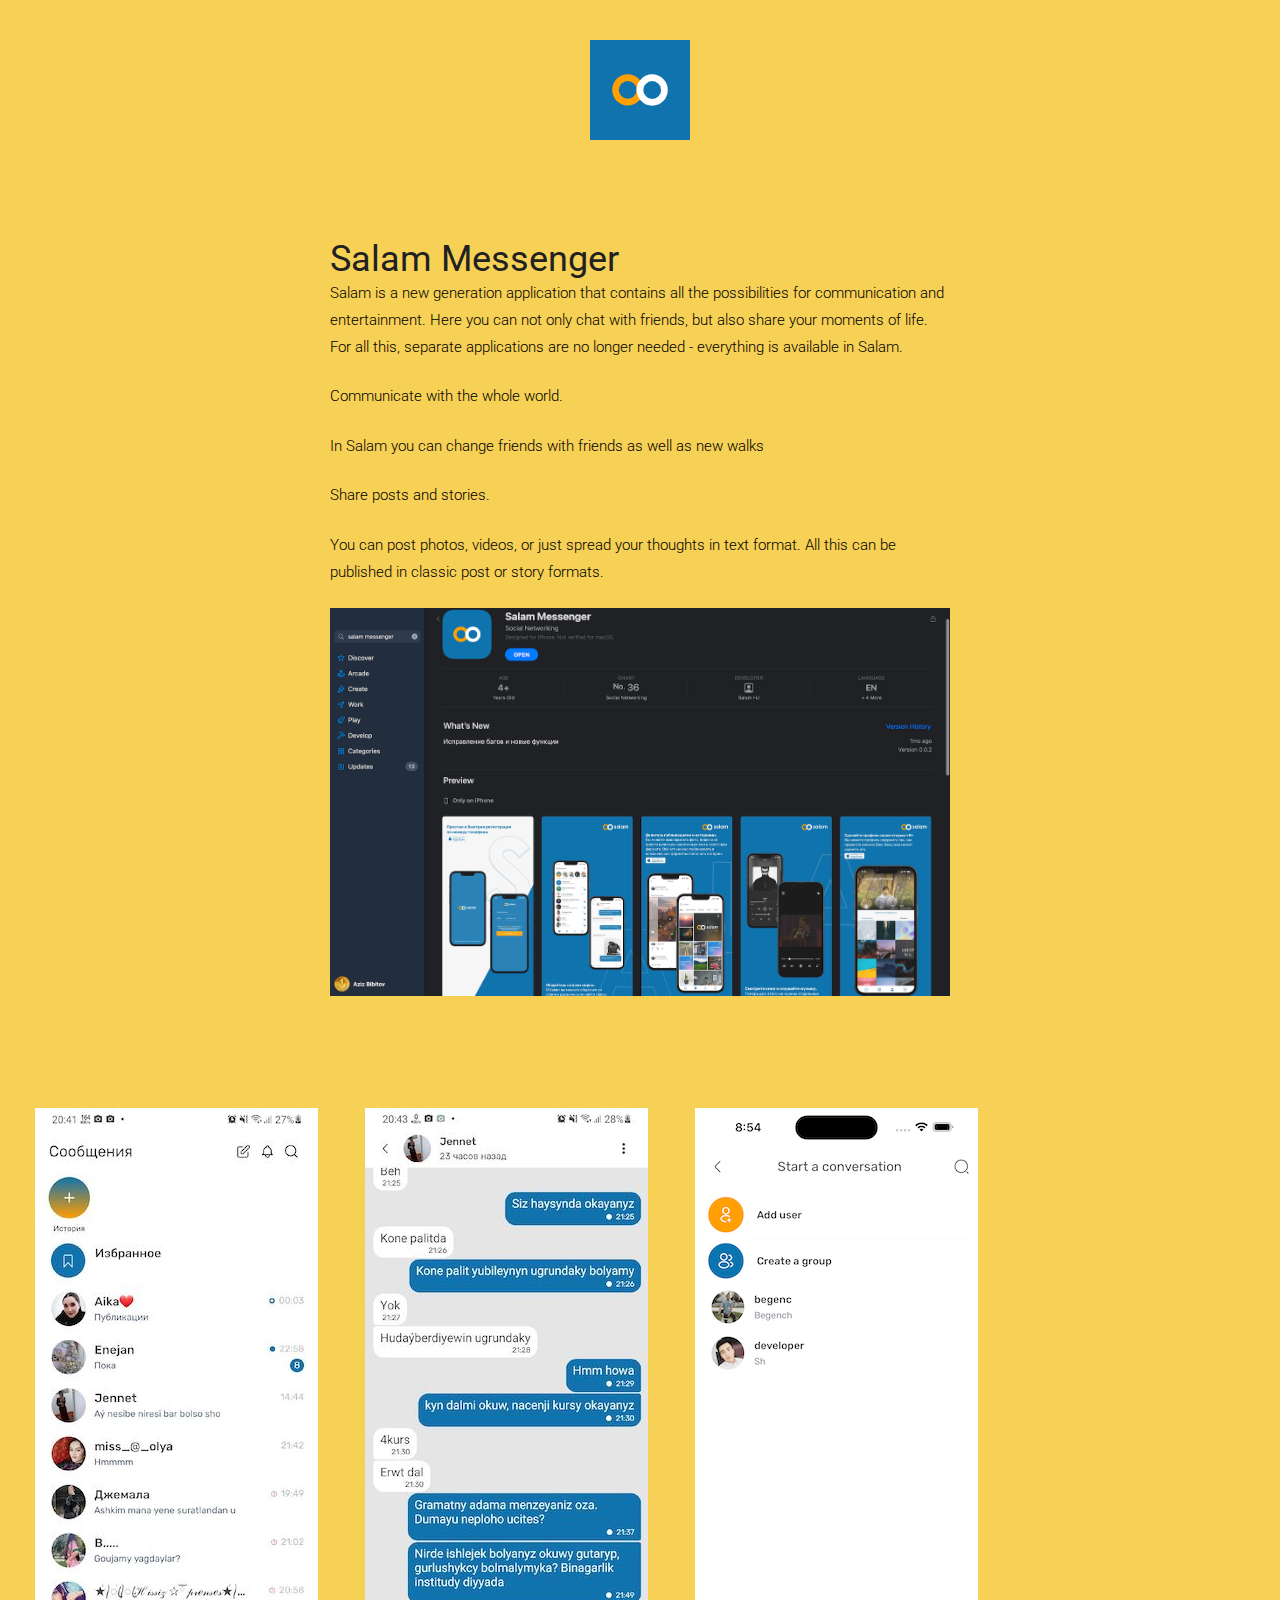
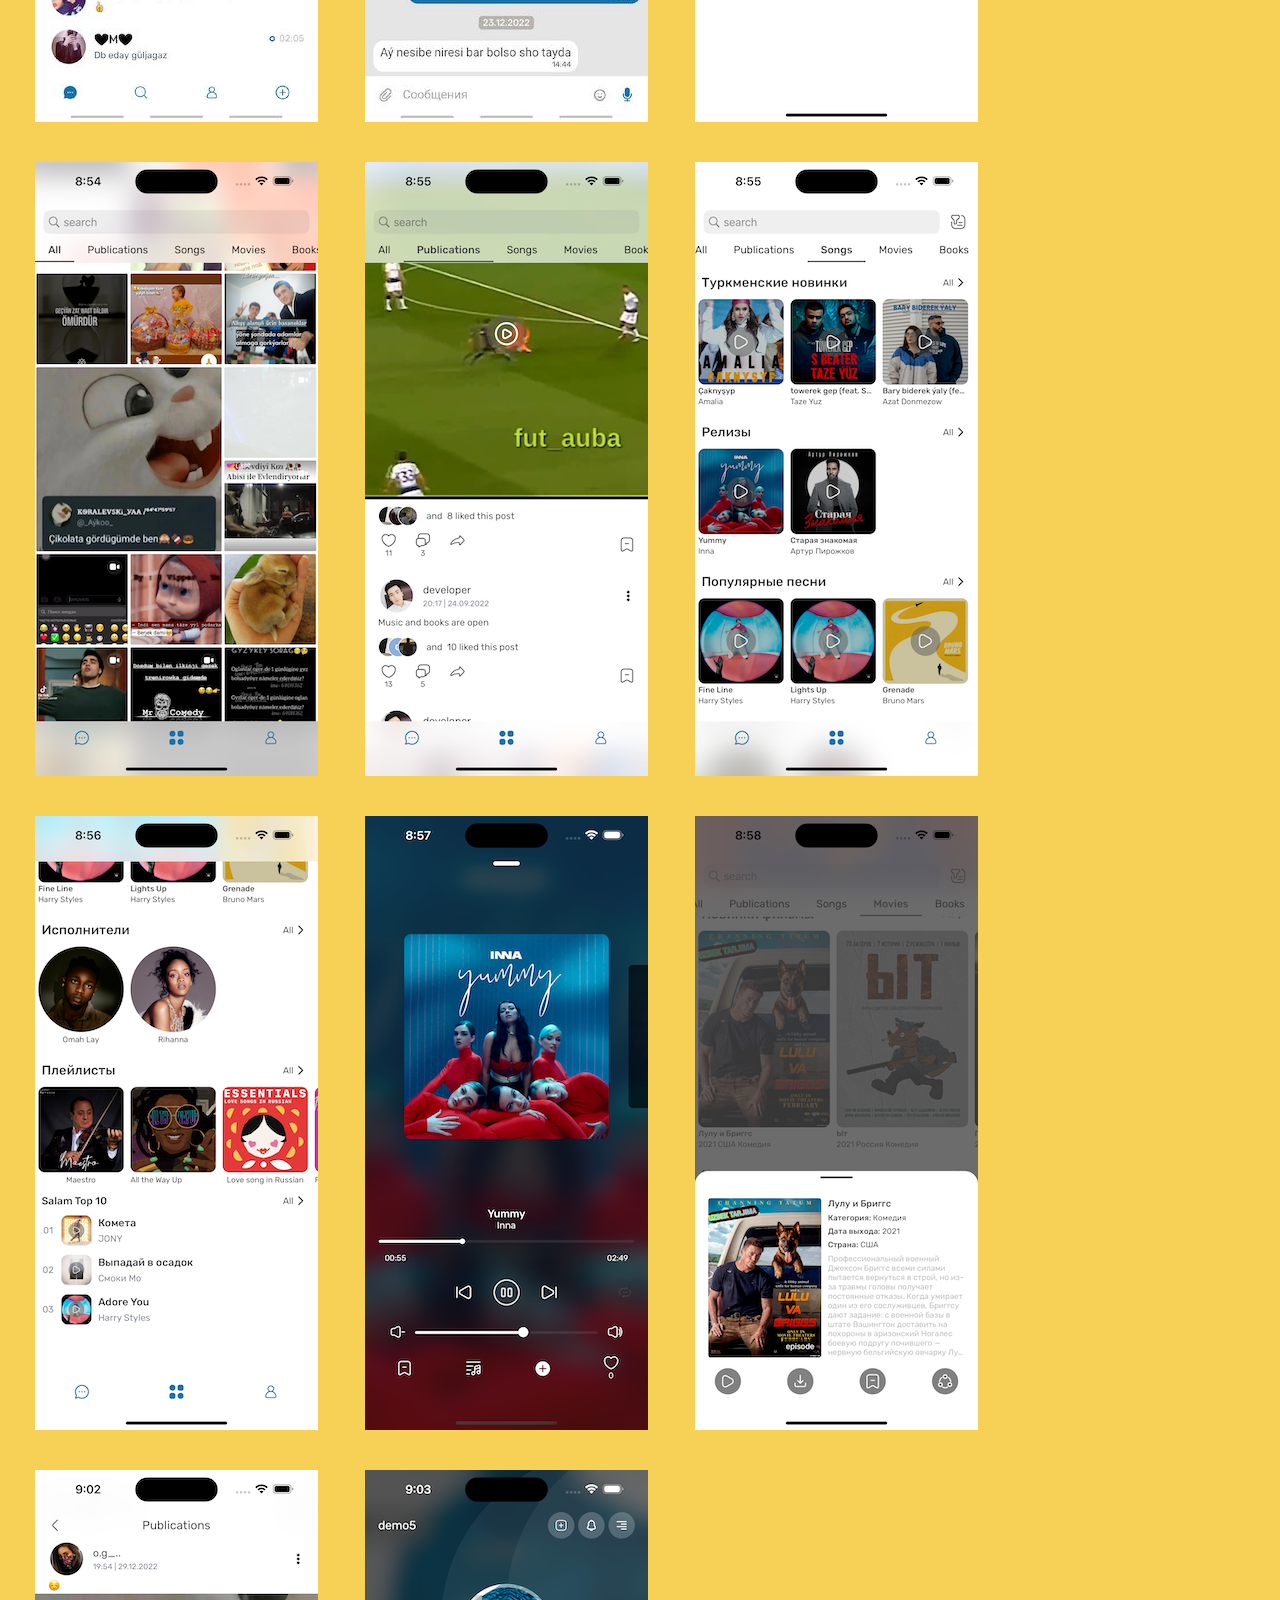
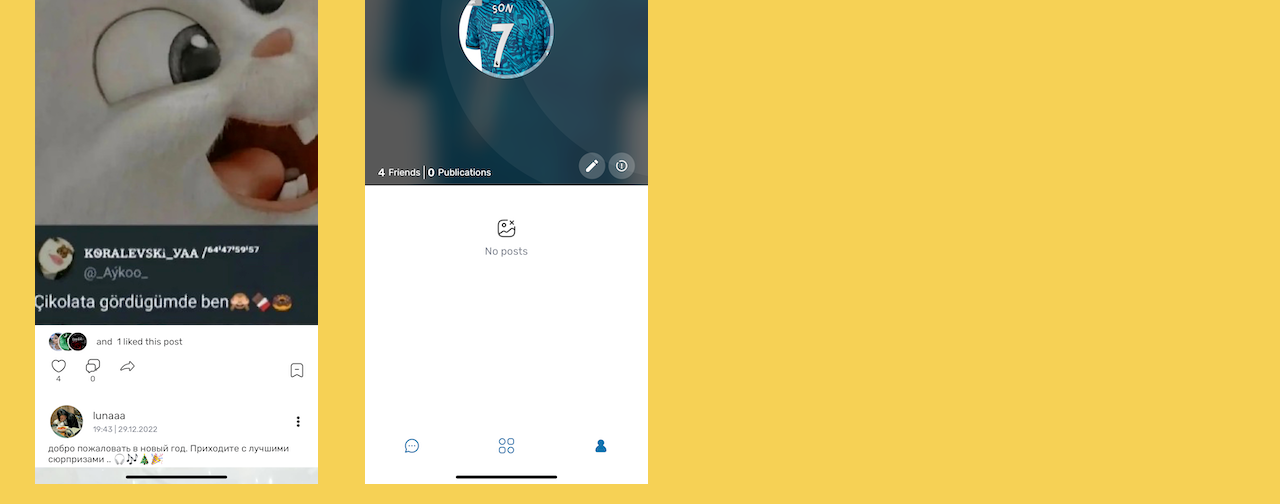
==== salam-messenger/single.html @ 9c759a9c "Salam Project Desc Added" ====
<!DOCTYPE html>
<!--[if lt IE 7]>      <html class="no-js lt-ie9 lt-ie8 lt-ie7"> <![endif]-->
<!--[if IE 7]>         <html class="no-js lt-ie9 lt-ie8"> <![endif]-->
<!--[if IE 8]>         <html class="no-js lt-ie9"> <![endif]-->
<!--[if gt IE 8]><!--> <html class="no-js"> <!--<![endif]-->
	<head>
	<meta charset="utf-8">
	<meta http-equiv="X-UA-Compatible" content="IE=edge">
	<title>Present &mdash; 100% Free Fully Responsive HTML5 Template by FREEHTML5.co</title>
	<meta name="viewport" content="width=device-width, initial-scale=1">
	<meta name="description" content="Free HTML5 Template by FREEHTML5.CO" />
	<meta name="keywords" content="free html5, free template, free bootstrap, html5, css3, mobile first, responsive" />
	<meta name="author" content="FREEHTML5.CO" />

  <!-- 
	//////////////////////////////////////////////////////

	FREE HTML5 TEMPLATE 
	DESIGNED & DEVELOPED by FREEHTML5.CO
		
	Website: 		http://freehtml5.co/
	Email: 			info@freehtml5.co
	Twitter: 		http://twitter.com/fh5co
	Facebook: 		https://www.facebook.com/fh5co

	//////////////////////////////////////////////////////
	 -->

  	<!-- Facebook and Twitter integration -->
	<meta property="og:title" content=""/>
	<meta property="og:image" content=""/>
	<meta property="og:url" content=""/>
	<meta property="og:site_name" content=""/>
	<meta property="og:description" content=""/>
	<meta name="twitter:title" content="" />
	<meta name="twitter:image" content="" />
	<meta name="twitter:url" content="" />
	<meta name="twitter:card" content="" />

	<!-- Place favicon.ico and apple-touch-icon.png in the root directory -->
	<link rel="shortcut icon" href="favicon.ico">

	<link href='https://fonts.googleapis.com/css?family=Roboto:400,100,300,700,900' rel='stylesheet' type='text/css'>
	<link href="https://fonts.googleapis.com/css?family=Roboto+Slab:300,400,700" rel="stylesheet">
	
	<!-- Animate.css -->
	<link rel="stylesheet" href="css/animate.css">
	<!-- Icomoon Icon Fonts-->
	<link rel="stylesheet" href="css/icomoon.css">
	<!-- Bootstrap  -->
	<link rel="stylesheet" href="css/bootstrap.css">
	<!-- Superfish -->
	<link rel="stylesheet" href="css/superfish.css">
	<!-- Flexslider  -->
	<link rel="stylesheet" href="css/flexslider.css">

	<link rel="stylesheet" href="css/style.css">


	<!-- Modernizr JS -->
	<script src="js/modernizr-2.6.2.min.js"></script>
	<!-- FOR IE9 below -->
	<!--[if lt IE 9]>
	<script src="js/respond.min.js"></script>
	<![endif]-->

	</head>
	<body>

		<header id="fh5co-header" role="banner">
			<div class="container text-center">
				<div id="fh5co-logo">
					<a href="index.html"><img src="images/messenger-logo.png" alt="Present Free HTML5 Bootstrap Template"></a>
				</div>
				<!-- <nav>
					<ul>
						<li><a href="about.html">About</a></li>
						<li class="active"><a href="work.html">Work</a></li>
						<li><a href="contact.html">Contact</a></li>
						<li><a href="#">Instagram</a></li>
					</ul>
				</nav> -->
			</div>
		</header>
		<!-- END #fh5co-header -->

		<div class="page-content">
			<h1 class="mb0">Salam Messenger</h1>
			<!-- <div class="meta"><span><a href="#">Packaging</a>, <a href="#">Illustration</a></span></div>-->
				<p>
				Salam is a new generation application that contains all the possibilities for communication and entertainment. Here you can not only chat with friends, but also share your moments of life. For all this, separate applications are no longer needed - everything is available in Salam.
				</p>
				<p>
				Communicate with the whole world.
				</p>
				<p>
				In Salam you can change friends with friends as well as new walks
				</p>
				<p>
				Share posts and stories.
				</p>
				<p>
				You can post photos, videos, or just spread your thoughts in text format. All this can be published in classic post or story formats.
				</p>
			<p><img src="images/img_large_1.jpg" alt="Free HTML5 by FreeHTML5.co"></p>
			<!-- <p><img src="images/img_large_2.jpg" alt="Free HTML5 by FreeHTML5.co"></p>
			<p>Lorem ipsum dolor sit amet, consectetur adipisicing elit. Quasi saepe officia, consectetur praesentium minus reiciendis, accusamus consequuntur iusto ad illum quibusdam commodi facere tenetur. Culpa quia laborum quam, sint laboriosam delectus veniam, at molestiae magnam iusto similique dolorem ea doloremque!</p>
			<p><img src="images/img_large_3.jpg" alt="Free HTML5 by FreeHTML5.co"></p>
			<p>Lorem ipsum dolor sit amet, consectetur adipisicing elit. Quasi saepe officia, consectetur praesentium minus reiciendis, accusamus consequuntur iusto ad illum quibusdam commodi facere tenetur. Culpa quia laborum quam, sint laboriosam delectus veniam, at molestiae magnam iusto similique dolorem ea doloremque!</p>
			<p>Ullam recusandae error odit eveniet soluta temporibus quis mollitia dignissimos quasi, magni culpa sed, minima atque quae a vitae dolores, illo cum sint! Quaerat rem incidunt nihil laborum nulla placeat soluta, fugit dolor aperiam facere itaque laboriosam error ratione praesentium.</p>
			-->
		</div>

		<div class="container-fluid">
			<div id="fh5co-projects-feed" class="fh5co-projects-feed clearfix masonry">
				<div class="fh5co-project masonry-brick">
						<img src="images/img_20.jpg" alt="Free HTML5 by FreeHTML5.co">
				</div>
				<div class="fh5co-project masonry-brick">
					<img src="images/img_19.jpg" alt="Free HTML5 by FreeHTML5.co">
				</div>
				<div class="fh5co-project masonry-brick">
					<img src="images/img_18.jpg" alt="Free HTML5 by FreeHTML5.co">
				</div>
				<div class="fh5co-project masonry-brick">
					<img src="images/img_17.jpg" alt="Free HTML5 by FreeHTML5.co">
				</div>
				<div class="fh5co-project masonry-brick">
					<img src="images/img_16.jpg" alt="Free HTML5 by FreeHTML5.co">
				</div>
				<div class="fh5co-project masonry-brick">
					<img src="images/img_15.jpg" alt="Free HTML5 by FreeHTML5.co">
				</div>
				<div class="fh5co-project masonry-brick">
					<img src="images/img_14.jpg" alt="Free HTML5 by FreeHTML5.co">
				</div>
				<div class="fh5co-project masonry-brick">
					<img src="images/img_13.jpg" alt="Free HTML5 by FreeHTML5.co">
				</div>
				<div class="fh5co-project masonry-brick">
					<img src="images/img_12.jpg" alt="Free HTML5 by FreeHTML5.co">
				</div>
				<div class="fh5co-project masonry-brick">
					<img src="images/img_11.jpg" alt="Free HTML5 by FreeHTML5.co">
				</div>
				<div class="fh5co-project masonry-brick">
					<img src="images/img_10.jpg" alt="Free HTML5 by FreeHTML5.co">
				</div>
			</div>
			<!--END .fh5co-projects-feed-->
		</div>
		<!-- END .container-fluid -->

		<!-- <footer id="fh5co-footer" role="contentinfo">
			<div class="container-fluid">
				<div class="footer-content">
					<div class="copyright"><small>&copy; 2016 Present. All Rights Reserved. <br>Designed by <a href="http://freehtml5.co/">FreeHTML5.co</a> Images: <a href="http://graphicburger.com/">GraphicBurger</a></small></div>
					<div class="social">
						<a href="#"><i class="icon-facebook3"></i></a>
						<a href="#"><i class="icon-instagram2"></i></a>
						<a href="#"><i class="icon-linkedin2"></i></a>
					</div>
				</div>
			</div>
		</footer> -->
		<!-- END #fh5co-footer -->
		
	<!-- jQuery -->
	<script src="js/jquery.min.js"></script>
	<!-- Bootstrap -->
	<script src="js/bootstrap.min.js"></script>
	<!-- masonry -->
	<script src="js/jquery.masonry.min.js"></script>
	<!-- MAIN JS -->
	<script src="js/main.js"></script>

	</body>
</html>
---- salam-messenger/css/icomoon.css ----
@font-face {
    font-family: 'icomoon';
    src:    url('fonts/icomoon.eot?1oniuf');
    src:    url('fonts/icomoon.eot?1oniuf#iefix') format('embedded-opentype'),
        url('fonts/icomoon.ttf?1oniuf') format('truetype'),
        url('fonts/icomoon.woff?1oniuf') format('woff'),
        url('fonts/icomoon.svg?1oniuf#icomoon') format('svg');
    font-weight: normal;
    font-style: normal;
}

[class^="icon-"], [class*=" icon-"] {
    /* use !important to prevent issues with browser extensions that change fonts */
    font-family: 'icomoon' !important;
    speak: none;
    font-style: normal;
    font-weight: normal;
    font-variant: normal;
    text-transform: none;
    line-height: 1;

    /* Better Font Rendering =========== */
    -webkit-font-smoothing: antialiased;
    -moz-osx-font-smoothing: grayscale;
}

.icon-mobile:before {
    content: "\e000";
}
.icon-laptop:before {
    content: "\e001";
}
.icon-desktop:before {
    content: "\e002";
}
.icon-tablet:before {
    content: "\e003";
}
.icon-phone:before {
    content: "\e004";
}
.icon-document:before {
    content: "\e005";
}
.icon-documents:before {
    content: "\e006";
}
.icon-search:before {
    content: "\e007";
}
.icon-clipboard:before {
    content: "\e008";
}
.icon-newspaper:before {
    content: "\e009";
}
.icon-notebook:before {
    content: "\e00a";
}
.icon-book-open:before {
    content: "\e00b";
}
.icon-browser:before {
    content: "\e00c";
}
.icon-calendar:before {
    content: "\e00d";
}
.icon-presentation:before {
    content: "\e00e";
}
.icon-picture:before {
    content: "\e00f";
}
.icon-pictures:before {
    content: "\e010";
}
.icon-video:before {
    content: "\e011";
}
.icon-camera:before {
    content: "\e012";
}
.icon-printer:before {
    content: "\e013";
}
.icon-toolbox:before {
    content: "\e014";
}
.icon-briefcase:before {
    content: "\e015";
}
.icon-wallet:before {
    content: "\e016";
}
.icon-gift:before {
    content: "\e017";
}
.icon-bargraph:before {
    content: "\e018";
}
.icon-grid:before {
    content: "\e019";
}
.icon-expand:before {
    content: "\e01a";
}
.icon-focus:before {
    content: "\e01b";
}
.icon-edit:before {
    content: "\e01c";
}
.icon-adjustments:before {
    content: "\e01d";
}
.icon-ribbon:before {
    content: "\e01e";
}
.icon-hourglass:before {
    content: "\e01f";
}
.icon-lock:before {
    content: "\e020";
}
.icon-megaphone:before {
    content: "\e021";
}
.icon-shield:before {
    content: "\e022";
}
.icon-trophy:before {
    content: "\e023";
}
.icon-flag:before {
    content: "\e024";
}
.icon-map:before {
    content: "\e025";
}
.icon-puzzle:before {
    content: "\e026";
}
.icon-basket:before {
    content: "\e027";
}
.icon-envelope:before {
    content: "\e028";
}
.icon-streetsign:before {
    content: "\e029";
}
.icon-telescope:before {
    content: "\e02a";
}
.icon-gears:before {
    content: "\e02b";
}
.icon-key:before {
    content: "\e02c";
}
.icon-paperclip:before {
    content: "\e02d";
}
.icon-attachment:before {
    content: "\e02e";
}
.icon-pricetags:before {
    content: "\e02f";
}
.icon-lightbulb:before {
    content: "\e030";
}
.icon-layers:before {
    content: "\e031";
}
.icon-pencil:before {
    content: "\e032";
}
.icon-tools:before {
    content: "\e033";
}
.icon-tools-2:before {
    content: "\e034";
}
.icon-scissors:before {
    content: "\e035";
}
.icon-paintbrush:before {
    content: "\e036";
}
.icon-magnifying-glass:before {
    content: "\e037";
}
.icon-circle-compass:before {
    content: "\e038";
}
.icon-linegraph:before {
    content: "\e039";
}
.icon-mic:before {
    content: "\e03a";
}
.icon-strategy:before {
    content: "\e03b";
}
.icon-beaker:before {
    content: "\e03c";
}
.icon-caution:before {
    content: "\e03d";
}
.icon-recycle:before {
    content: "\e03e";
}
.icon-anchor:before {
    content: "\e03f";
}
.icon-profile-male:before {
    content: "\e040";
}
.icon-profile-female:before {
    content: "\e041";
}
.icon-bike:before {
    content: "\e042";
}
.icon-wine:before {
    content: "\e043";
}
.icon-hotairballoon:before {
    content: "\e044";
}
.icon-globe:before {
    content: "\e045";
}
.icon-genius:before {
    content: "\e046";
}
.icon-map-pin:before {
    content: "\e047";
}
.icon-dial:before {
    content: "\e048";
}
.icon-chat:before {
    content: "\e049";
}
.icon-heart:before {
    content: "\e04a";
}
.icon-cloud:before {
    content: "\e04b";
}
.icon-upload:before {
    content: "\e04c";
}
.icon-download:before {
    content: "\e04d";
}
.icon-target:before {
    content: "\e04e";
}
.icon-hazardous:before {
    content: "\e04f";
}
.icon-piechart:before {
    content: "\e050";
}
.icon-speedometer:before {
    content: "\e051";
}
.icon-global:before {
    content: "\e052";
}
.icon-compass:before {
    content: "\e053";
}
.icon-lifesaver:before {
    content: "\e054";
}
.icon-clock:before {
    content: "\e055";
}
.icon-aperture:before {
    content: "\e056";
}
.icon-quote:before {
    content: "\e057";
}
.icon-scope:before {
    content: "\e058";
}
.icon-alarmclock:before {
    content: "\e059";
}
.icon-refresh:before {
    content: "\e05a";
}
.icon-happy:before {
    content: "\e05b";
}
.icon-sad:before {
    content: "\e05c";
}
.icon-facebook:before {
    content: "\e05d";
}
.icon-twitter:before {
    content: "\e05e";
}
.icon-googleplus:before {
    content: "\e05f";
}
.icon-rss:before {
    content: "\e060";
}
.icon-tumblr:before {
    content: "\e061";
}
.icon-linkedin:before {
    content: "\e062";
}
.icon-dribbble:before {
    content: "\e063";
}
.icon-box2:before {
    content: "\ea82";
}
.icon-write:before {
    content: "\ea83";
}
.icon-clock2:before {
    content: "\ea84";
}
.icon-reply2:before {
    content: "\ea85";
}
.icon-reply-all2:before {
    content: "\ea86";
}
.icon-forward2:before {
    content: "\ea87";
}
.icon-flag2:before {
    content: "\ea88";
}
.icon-search2:before {
    content: "\ea89";
}
.icon-trash2:before {
    content: "\ea8a";
}
.icon-envelope2:before {
    content: "\ea8b";
}
.icon-bubble:before {
    content: "\ea8c";
}
.icon-bubbles:before {
    content: "\ea8d";
}
.icon-user2:before {
    content: "\ea8e";
}
.icon-users2:before {
    content: "\ea8f";
}
.icon-cloud2:before {
    content: "\ea90";
}
.icon-download2:before {
    content: "\ea91";
}
.icon-upload2:before {
    content: "\ea92";
}
.icon-rain:before {
    content: "\ea93";
}
.icon-sun:before {
    content: "\ea94";
}
.icon-moon2:before {
    content: "\ea95";
}
.icon-bell2:before {
    content: "\ea96";
}
.icon-folder2:before {
    content: "\ea97";
}
.icon-pin2:before {
    content: "\ea98";
}
.icon-sound2:before {
    content: "\ea99";
}
.icon-microphone:before {
    content: "\ea9a";
}
.icon-camera2:before {
    content: "\ea9b";
}
.icon-image2:before {
    content: "\ea9c";
}
.icon-cog2:before {
    content: "\ea9d";
}
.icon-calendar2:before {
    content: "\ea9e";
}
.icon-book2:before {
    content: "\ea9f";
}
.icon-map-marker:before {
    content: "\eaa0";
}
.icon-store:before {
    content: "\eaa1";
}
.icon-support:before {
    content: "\eaa2";
}
.icon-tag2:before {
    content: "\eaa3";
}
.icon-heart2:before {
    content: "\eaa4";
}
.icon-video-camera:before {
    content: "\eaa5";
}
.icon-trophy2:before {
    content: "\eaa6";
}
.icon-cart:before {
    content: "\eaa7";
}
.icon-eye2:before {
    content: "\eaa8";
}
.icon-cancel:before {
    content: "\eaa9";
}
.icon-chart:before {
    content: "\eaaa";
}
.icon-target2:before {
    content: "\eaab";
}
.icon-printer2:before {
    content: "\eaac";
}
.icon-location2:before {
    content: "\eaad";
}
.icon-bookmark2:before {
    content: "\eaae";
}
.icon-monitor:before {
    content: "\eaaf";
}
.icon-cross2:before {
    content: "\eab0";
}
.icon-plus2:before {
    content: "\eab1";
}
.icon-left:before {
    content: "\eab2";
}
.icon-up:before {
    content: "\eab3";
}
.icon-browser2:before {
    content: "\eab4";
}
.icon-windows:before {
    content: "\eab5";
}
.icon-switch2:before {
    content: "\eab6";
}
.icon-dashboard:before {
    content: "\eab7";
}
.icon-play:before {
    content: "\eab8";
}
.icon-fast-forward:before {
    content: "\eab9";
}
.icon-next:before {
    content: "\eaba";
}
.icon-refresh2:before {
    content: "\eabb";
}
.icon-film:before {
    content: "\eabc";
}
.icon-home2:before {
    content: "\eabd";
}
.icon-add-to-list:before {
    content: "\e901";
}
.icon-classic-computer:before {
    content: "\e902";
}
.icon-controller-fast-backward:before {
    content: "\e903";
}
.icon-creative-commons-attribution:before {
    content: "\e904";
}
.icon-creative-commons-noderivs:before {
    content: "\e905";
}
.icon-creative-commons-noncommercial-eu:before {
    content: "\e906";
}
.icon-creative-commons-noncommercial-us:before {
    content: "\e907";
}
.icon-creative-commons-public-domain:before {
    content: "\e908";
}
.icon-creative-commons-remix:before {
    content: "\e909";
}
.icon-creative-commons-share:before {
    content: "\e90a";
}
.icon-creative-commons-sharealike:before {
    content: "\e90b";
}
.icon-creative-commons:before {
    content: "\e90c";
}
.icon-document-landscape:before {
    content: "\e90d";
}
.icon-remove-user:before {
    content: "\e90e";
}
.icon-warning:before {
    content: "\e90f";
}
.icon-arrow-bold-down:before {
    content: "\e910";
}
.icon-arrow-bold-left:before {
    content: "\e911";
}
.icon-arrow-bold-right:before {
    content: "\e912";
}
.icon-arrow-bold-up:before {
    content: "\e913";
}
.icon-arrow-down:before {
    content: "\e914";
}
.icon-arrow-left:before {
    content: "\e915";
}
.icon-arrow-long-down:before {
    content: "\e916";
}
.icon-arrow-long-left:before {
    content: "\e917";
}
.icon-arrow-long-right:before {
    content: "\e918";
}
.icon-arrow-long-up:before {
    content: "\e919";
}
.icon-arrow-right:before {
    content: "\e91a";
}
.icon-arrow-up:before {
    content: "\e91b";
}
.icon-arrow-with-circle-down:before {
    content: "\e91c";
}
.icon-arrow-with-circle-left:before {
    content: "\e91d";
}
.icon-arrow-with-circle-right:before {
    content: "\e91e";
}
.icon-arrow-with-circle-up:before {
    content: "\e91f";
}
.icon-bookmark:before {
    content: "\e920";
}
.icon-bookmarks:before {
    content: "\e921";
}
.icon-chevron-down:before {
    content: "\e922";
}
.icon-chevron-left:before {
    content: "\e923";
}
.icon-chevron-right:before {
    content: "\e924";
}
.icon-chevron-small-down:before {
    content: "\e925";
}
.icon-chevron-small-left:before {
    content: "\e926";
}
.icon-chevron-small-right:before {
    content: "\e927";
}
.icon-chevron-small-up:before {
    content: "\e928";
}
.icon-chevron-thin-down:before {
    content: "\e929";
}
.icon-chevron-thin-left:before {
    content: "\e92a";
}
.icon-chevron-thin-right:before {
    content: "\e92b";
}
.icon-chevron-thin-up:before {
    content: "\e92c";
}
.icon-chevron-up:before {
    content: "\e92d";
}
.icon-chevron-with-circle-down:before {
    content: "\e92e";
}
.icon-chevron-with-circle-left:before {
    content: "\e92f";
}
.icon-chevron-with-circle-right:before {
    content: "\e930";
}
.icon-chevron-with-circle-up:before {
    content: "\e931";
}
.icon-cloud3:before {
    content: "\e932";
}
.icon-controller-fast-forward:before {
    content: "\e933";
}
.icon-controller-jump-to-start:before {
    content: "\e934";
}
.icon-controller-next:before {
    content: "\e935";
}
.icon-controller-paus:before {
    content: "\e936";
}
.icon-controller-play:before {
    content: "\e937";
}
.icon-controller-record:before {
    content: "\e938";
}
.icon-controller-stop:before {
    content: "\e939";
}
.icon-controller-volume:before {
    content: "\e93a";
}
.icon-dot-single:before {
    content: "\e93b";
}
.icon-dots-three-horizontal:before {
    content: "\e93c";
}
.icon-dots-three-vertical:before {
    content: "\e93d";
}
.icon-dots-two-horizontal:before {
    content: "\e93e";
}
.icon-dots-two-vertical:before {
    content: "\e93f";
}
.icon-download3:before {
    content: "\e940";
}
.icon-emoji-flirt:before {
    content: "\e941";
}
.icon-flow-branch:before {
    content: "\e942";
}
.icon-flow-cascade:before {
    content: "\e943";
}
.icon-flow-line:before {
    content: "\e944";
}
.icon-flow-parallel:before {
    content: "\e945";
}
.icon-flow-tree:before {
    content: "\e946";
}
.icon-install:before {
    content: "\e947";
}
.icon-layers2:before {
    content: "\e948";
}
.icon-open-book:before {
    content: "\e949";
}
.icon-resize-100:before {
    content: "\e94a";
}
.icon-resize-full-screen:before {
    content: "\e94b";
}
.icon-save:before {
    content: "\e94c";
}
.icon-select-arrows:before {
    content: "\e94d";
}
.icon-sound-mute:before {
    content: "\e94e";
}
.icon-sound:before {
    content: "\e94f";
}
.icon-trash:before {
    content: "\e950";
}
.icon-triangle-down:before {
    content: "\e951";
}
.icon-triangle-left:before {
    content: "\e952";
}
.icon-triangle-right:before {
    content: "\e953";
}
.icon-triangle-up:before {
    content: "\e954";
}
.icon-uninstall:before {
    content: "\e955";
}
.icon-upload-to-cloud:before {
    content: "\e956";
}
.icon-upload3:before {
    content: "\e957";
}
.icon-add-user:before {
    content: "\e958";
}
.icon-address:before {
    content: "\e959";
}
.icon-adjust:before {
    content: "\e95a";
}
.icon-air:before {
    content: "\e95b";
}
.icon-aircraft-landing:before {
    content: "\e95c";
}
.icon-aircraft-take-off:before {
    content: "\e95d";
}
.icon-aircraft:before {
    content: "\e95e";
}
.icon-align-bottom:before {
    content: "\e95f";
}
.icon-align-horizontal-middle:before {
    content: "\e960";
}
.icon-align-left:before {
    content: "\e961";
}
.icon-align-right:before {
    content: "\e962";
}
.icon-align-top:before {
    content: "\e963";
}
.icon-align-vertical-middle:before {
    content: "\e964";
}
.icon-archive:before {
    content: "\e965";
}
.icon-area-graph:before {
    content: "\e966";
}
.icon-attachment2:before {
    content: "\e967";
}
.icon-awareness-ribbon:before {
    content: "\e968";
}
.icon-back-in-time:before {
    content: "\e969";
}
.icon-back:before {
    content: "\e96a";
}
.icon-bar-graph:before {
    content: "\e96b";
}
.icon-battery:before {
    content: "\e96c";
}
.icon-beamed-note:before {
    content: "\e96d";
}
.icon-bell:before {
    content: "\e96e";
}
.icon-blackboard:before {
    content: "\e96f";
}
.icon-block:before {
    content: "\e970";
}
.icon-book:before {
    content: "\e971";
}
.icon-bowl:before {
    content: "\e972";
}
.icon-box:before {
    content: "\e973";
}
.icon-briefcase2:before {
    content: "\e974";
}
.icon-browser3:before {
    content: "\e975";
}
.icon-brush:before {
    content: "\e976";
}
.icon-bucket:before {
    content: "\e977";
}
.icon-cake:before {
    content: "\e978";
}
.icon-calculator:before {
    content: "\e979";
}
.icon-calendar3:before {
    content: "\e97a";
}
.icon-camera3:before {
    content: "\e97b";
}
.icon-ccw:before {
    content: "\e97c";
}
.icon-chat2:before {
    content: "\e97d";
}
.icon-check:before {
    content: "\e97e";
}
.icon-circle-with-cross:before {
    content: "\e97f";
}
.icon-circle-with-minus:before {
    content: "\e980";
}
.icon-circle-with-plus:before {
    content: "\e981";
}
.icon-circle:before {
    content: "\e982";
}
.icon-circular-graph:before {
    content: "\e983";
}
.icon-clapperboard:before {
    content: "\e984";
}
.icon-clipboard2:before {
    content: "\e985";
}
.icon-clock3:before {
    content: "\e986";
}
.icon-code:before {
    content: "\e987";
}
.icon-cog:before {
    content: "\e988";
}
.icon-colours:before {
    content: "\e989";
}
.icon-compass2:before {
    content: "\e98a";
}
.icon-copy:before {
    content: "\e98b";
}
.icon-credit-card:before {
    content: "\e98c";
}
.icon-credit:before {
    content: "\e98d";
}
.icon-cross:before {
    content: "\e98e";
}
.icon-cup:before {
    content: "\e98f";
}
.icon-cw:before {
    content: "\e990";
}
.icon-cycle:before {
    content: "\e991";
}
.icon-database:before {
    content: "\e992";
}
.icon-dial-pad:before {
    content: "\e993";
}
.icon-direction:before {
    content: "\e994";
}
.icon-document2:before {
    content: "\e995";
}
.icon-documents2:before {
    content: "\e996";
}
.icon-drink:before {
    content: "\e997";
}
.icon-drive:before {
    content: "\e998";
}
.icon-drop:before {
    content: "\e999";
}
.icon-edit2:before {
    content: "\e99a";
}
.icon-email:before {
    content: "\e99b";
}
.icon-emoji-happy:before {
    content: "\e99c";
}
.icon-emoji-neutral:before {
    content: "\e99d";
}
.icon-emoji-sad:before {
    content: "\e99e";
}
.icon-erase:before {
    content: "\e99f";
}
.icon-eraser:before {
    content: "\e9a0";
}
.icon-export:before {
    content: "\e9a1";
}
.icon-eye:before {
    content: "\e9a2";
}
.icon-feather:before {
    content: "\e9a3";
}
.icon-flag3:before {
    content: "\e9a4";
}
.icon-flash:before {
    content: "\e9a5";
}
.icon-flashlight:before {
    content: "\e9a6";
}
.icon-flat-brush:before {
    content: "\e9a7";
}
.icon-folder-images:before {
    content: "\e9a8";
}
.icon-folder-music:before {
    content: "\e9a9";
}
.icon-folder-video:before {
    content: "\e9aa";
}
.icon-folder:before {
    content: "\e9ab";
}
.icon-forward:before {
    content: "\e9ac";
}
.icon-funnel:before {
    content: "\e9ad";
}
.icon-game-controller:before {
    content: "\e9ae";
}
.icon-gauge:before {
    content: "\e9af";
}
.icon-globe2:before {
    content: "\e9b0";
}
.icon-graduation-cap:before {
    content: "\e9b1";
}
.icon-grid2:before {
    content: "\e9b2";
}
.icon-hair-cross:before {
    content: "\e9b3";
}
.icon-hand:before {
    content: "\e9b4";
}
.icon-heart-outlined:before {
    content: "\e9b5";
}
.icon-heart3:before {
    content: "\e9b6";
}
.icon-help-with-circle:before {
    content: "\e9b7";
}
.icon-help:before {
    content: "\e9b8";
}
.icon-home:before {
    content: "\e9b9";
}
.icon-hour-glass:before {
    content: "\e9ba";
}
.icon-image-inverted:before {
    content: "\e9bb";
}
.icon-image:before {
    content: "\e9bc";
}
.icon-images:before {
    content: "\e9bd";
}
.icon-inbox:before {
    content: "\e9be";
}
.icon-infinity:before {
    content: "\e9bf";
}
.icon-info-with-circle:before {
    content: "\e9c0";
}
.icon-info:before {
    content: "\e9c1";
}
.icon-key2:before {
    content: "\e9c2";
}
.icon-keyboard:before {
    content: "\e9c3";
}
.icon-lab-flask:before {
    content: "\e9c4";
}
.icon-landline:before {
    content: "\e9c5";
}
.icon-language:before {
    content: "\e9c6";
}
.icon-laptop2:before {
    content: "\e9c7";
}
.icon-leaf:before {
    content: "\e9c8";
}
.icon-level-down:before {
    content: "\e9c9";
}
.icon-level-up:before {
    content: "\e9ca";
}
.icon-lifebuoy:before {
    content: "\e9cb";
}
.icon-light-bulb:before {
    content: "\e9cc";
}
.icon-light-down:before {
    content: "\e9cd";
}
.icon-light-up:before {
    content: "\e9ce";
}
.icon-line-graph:before {
    content: "\e9cf";
}
.icon-link:before {
    content: "\e9d0";
}
.icon-list:before {
    content: "\e9d1";
}
.icon-location-pin:before {
    content: "\e9d2";
}
.icon-location:before {
    content: "\e9d3";
}
.icon-lock-open:before {
    content: "\e9d4";
}
.icon-lock2:before {
    content: "\e9d5";
}
.icon-log-out:before {
    content: "\e9d6";
}
.icon-login:before {
    content: "\e9d7";
}
.icon-loop:before {
    content: "\e9d8";
}
.icon-magnet:before {
    content: "\e9d9";
}
.icon-magnifying-glass2:before {
    content: "\e9da";
}
.icon-mail:before {
    content: "\e9db";
}
.icon-man:before {
    content: "\e9dc";
}
.icon-map2:before {
    content: "\e9dd";
}
.icon-mask:before {
    content: "\e9de";
}
.icon-medal:before {
    content: "\e9df";
}
.icon-megaphone2:before {
    content: "\e9e0";
}
.icon-menu:before {
    content: "\e9e1";
}
.icon-message:before {
    content: "\e9e2";
}
.icon-mic2:before {
    content: "\e9e3";
}
.icon-minus:before {
    content: "\e9e4";
}
.icon-mobile2:before {
    content: "\e9e5";
}
.icon-modern-mic:before {
    content: "\e9e6";
}
.icon-moon:before {
    content: "\e9e7";
}
.icon-mouse:before {
    content: "\e9e8";
}
.icon-music:before {
    content: "\e9e9";
}
.icon-network:before {
    content: "\e9ea";
}
.icon-new-message:before {
    content: "\e9eb";
}
.icon-new:before {
    content: "\e9ec";
}
.icon-news:before {
    content: "\e9ed";
}
.icon-note:before {
    content: "\e9ee";
}
.icon-notification:before {
    content: "\e9ef";
}
.icon-old-mobile:before {
    content: "\e9f0";
}
.icon-old-phone:before {
    content: "\e9f1";
}
.icon-palette:before {
    content: "\e9f2";
}
.icon-paper-plane:before {
    content: "\e9f3";
}
.icon-pencil2:before {
    content: "\e9f4";
}
.icon-phone2:before {
    content: "\e9f5";
}
.icon-pie-chart:before {
    content: "\e9f6";
}
.icon-pin:before {
    content: "\e9f7";
}
.icon-plus:before {
    content: "\e9f8";
}
.icon-popup:before {
    content: "\e9f9";
}
.icon-power-plug:before {
    content: "\e9fa";
}
.icon-price-ribbon:before {
    content: "\e9fb";
}
.icon-price-tag:before {
    content: "\e9fc";
}
.icon-print:before {
    content: "\e9fd";
}
.icon-progress-empty:before {
    content: "\e9fe";
}
.icon-progress-full:before {
    content: "\e9ff";
}
.icon-progress-one:before {
    content: "\ea00";
}
.icon-progress-two:before {
    content: "\ea01";
}
.icon-publish:before {
    content: "\ea02";
}
.icon-quote2:before {
    content: "\ea03";
}
.icon-radio:before {
    content: "\ea04";
}
.icon-reply-all:before {
    content: "\ea05";
}
.icon-reply:before {
    content: "\ea06";
}
.icon-retweet:before {
    content: "\ea07";
}
.icon-rocket:before {
    content: "\ea08";
}
.icon-round-brush:before {
    content: "\ea09";
}
.icon-rss2:before {
    content: "\ea0a";
}
.icon-ruler:before {
    content: "\ea0b";
}
.icon-scissors2:before {
    content: "\ea0c";
}
.icon-share-alternitive:before {
    content: "\ea0d";
}
.icon-share:before {
    content: "\ea0e";
}
.icon-shareable:before {
    content: "\ea0f";
}
.icon-shield2:before {
    content: "\ea10";
}
.icon-shop:before {
    content: "\ea11";
}
.icon-shopping-bag:before {
    content: "\ea12";
}
.icon-shopping-basket:before {
    content: "\ea13";
}
.icon-shopping-cart:before {
    content: "\ea14";
}
.icon-shuffle:before {
    content: "\ea15";
}
.icon-signal:before {
    content: "\ea16";
}
.icon-sound-mix:before {
    content: "\ea17";
}
.icon-sports-club:before {
    content: "\ea18";
}
.icon-spreadsheet:before {
    content: "\ea19";
}
.icon-squared-cross:before {
    content: "\ea1a";
}
.icon-squared-minus:before {
    content: "\ea1b";
}
.icon-squared-plus:before {
    content: "\ea1c";
}
.icon-star-outlined:before {
    content: "\ea1d";
}
.icon-star:before {
    content: "\ea1e";
}
.icon-stopwatch:before {
    content: "\ea1f";
}
.icon-suitcase:before {
    content: "\ea20";
}
.icon-swap:before {
    content: "\ea21";
}
.icon-sweden:before {
    content: "\ea22";
}
.icon-switch:before {
    content: "\ea23";
}
.icon-tablet2:before {
    content: "\ea24";
}
.icon-tag:before {
    content: "\ea25";
}
.icon-text-document-inverted:before {
    content: "\ea26";
}
.icon-text-document:before {
    content: "\ea27";
}
.icon-text:before {
    content: "\ea28";
}
.icon-thermometer:before {
    content: "\ea29";
}
.icon-thumbs-down:before {
    content: "\ea2a";
}
.icon-thumbs-up:before {
    content: "\ea2b";
}
.icon-thunder-cloud:before {
    content: "\ea2c";
}
.icon-ticket:before {
    content: "\ea2d";
}
.icon-time-slot:before {
    content: "\ea2e";
}
.icon-tools2:before {
    content: "\ea2f";
}
.icon-traffic-cone:before {
    content: "\ea30";
}
.icon-tree:before {
    content: "\ea31";
}
.icon-trophy3:before {
    content: "\ea32";
}
.icon-tv:before {
    content: "\ea33";
}
.icon-typing:before {
    content: "\ea34";
}
.icon-unread:before {
    content: "\ea35";
}
.icon-untag:before {
    content: "\ea36";
}
.icon-user:before {
    content: "\ea37";
}
.icon-users:before {
    content: "\ea38";
}
.icon-v-card:before {
    content: "\ea39";
}
.icon-video2:before {
    content: "\ea3a";
}
.icon-vinyl:before {
    content: "\ea3b";
}
.icon-voicemail:before {
    content: "\ea3c";
}
.icon-wallet2:before {
    content: "\ea3d";
}
.icon-water:before {
    content: "\ea3e";
}
.icon-500px-with-circle:before {
    content: "\ea3f";
}
.icon-500px:before {
    content: "\ea40";
}
.icon-basecamp:before {
    content: "\ea41";
}
.icon-behance:before {
    content: "\ea42";
}
.icon-creative-cloud:before {
    content: "\ea43";
}
.icon-dropbox:before {
    content: "\ea44";
}
.icon-evernote:before {
    content: "\ea45";
}
.icon-flattr:before {
    content: "\ea46";
}
.icon-foursquare:before {
    content: "\ea47";
}
.icon-google-drive:before {
    content: "\ea48";
}
.icon-google-hangouts:before {
    content: "\ea49";
}
.icon-grooveshark:before {
    content: "\ea4a";
}
.icon-icloud:before {
    content: "\ea4b";
}
.icon-mixi:before {
    content: "\ea4c";
}
.icon-onedrive:before {
    content: "\ea4d";
}
.icon-paypal:before {
    content: "\ea4e";
}
.icon-picasa:before {
    content: "\ea4f";
}
.icon-qq:before {
    content: "\ea50";
}
.icon-rdio-with-circle:before {
    content: "\ea51";
}
.icon-renren:before {
    content: "\ea52";
}
.icon-scribd:before {
    content: "\ea53";
}
.icon-sina-weibo:before {
    content: "\ea54";
}
.icon-skype-with-circle:before {
    content: "\ea55";
}
.icon-skype:before {
    content: "\ea56";
}
.icon-slideshare:before {
    content: "\ea57";
}
.icon-smashing:before {
    content: "\ea58";
}
.icon-soundcloud:before {
    content: "\ea59";
}
.icon-spotify-with-circle:before {
    content: "\ea5a";
}
.icon-spotify:before {
    content: "\ea5b";
}
.icon-swarm:before {
    content: "\ea5c";
}
.icon-vine-with-circle:before {
    content: "\ea5d";
}
.icon-vine:before {
    content: "\ea5e";
}
.icon-vk-alternitive:before {
    content: "\ea5f";
}
.icon-vk-with-circle:before {
    content: "\ea60";
}
.icon-vk:before {
    content: "\ea61";
}
.icon-xing-with-circle:before {
    content: "\ea62";
}
.icon-xing:before {
    content: "\ea63";
}
.icon-yelp:before {
    content: "\ea64";
}
.icon-dribbble-with-circle:before {
    content: "\ea65";
}
.icon-dribbble2:before {
    content: "\ea66";
}
.icon-facebook-with-circle:before {
    content: "\ea67";
}
.icon-facebook2:before {
    content: "\ea68";
}
.icon-flickr-with-circle:before {
    content: "\ea69";
}
.icon-flickr:before {
    content: "\ea6a";
}
.icon-github-with-circle:before {
    content: "\ea6b";
}
.icon-github:before {
    content: "\ea6c";
}
.icon-google-with-circle:before {
    content: "\ea6d";
}
.icon-google:before {
    content: "\ea6e";
}
.icon-instagram-with-circle:before {
    content: "\ea6f";
}
.icon-instagram:before {
    content: "\ea70";
}
.icon-lastfm-with-circle:before {
    content: "\ea71";
}
.icon-lastfm:before {
    content: "\ea72";
}
.icon-linkedin-with-circle:before {
    content: "\ea73";
}
.icon-linkedin2:before {
    content: "\ea74";
}
.icon-pinterest-with-circle:before {
    content: "\ea75";
}
.icon-pinterest:before {
    content: "\ea76";
}
.icon-rdio:before {
    content: "\ea77";
}
.icon-stumbleupon-with-circle:before {
    content: "\ea78";
}
.icon-stumbleupon:before {
    content: "\ea79";
}
.icon-tumblr-with-circle:before {
    content: "\ea7a";
}
.icon-tumblr2:before {
    content: "\ea7b";
}
.icon-twitter-with-circle:before {
    content: "\ea7c";
}
.icon-twitter2:before {
    content: "\ea7d";
}
.icon-vimeo-with-circle:before {
    content: "\ea7e";
}
.icon-vimeo:before {
    content: "\ea7f";
}
.icon-youtube-with-circle:before {
    content: "\ea80";
}
.icon-youtube:before {
    content: "\ea81";
}
.icon-home3:before {
    content: "\eabe";
}
.icon-home22:before {
    content: "\eabf";
}
.icon-home32:before {
    content: "\eac0";
}
.icon-office:before {
    content: "\eac1";
}
.icon-newspaper2:before {
    content: "\eac2";
}
.icon-pencil3:before {
    content: "\eac3";
}
.icon-pencil22:before {
    content: "\eac4";
}
.icon-quill:before {
    content: "\eac5";
}
.icon-pen:before {
    content: "\eac6";
}
.icon-blog:before {
    content: "\eac7";
}
.icon-eyedropper:before {
    content: "\eac8";
}
.icon-droplet:before {
    content: "\eac9";
}
.icon-paint-format:before {
    content: "\eaca";
}
.icon-image3:before {
    content: "\eacb";
}
.icon-images2:before {
    content: "\eacc";
}
.icon-camera4:before {
    content: "\eacd";
}
.icon-headphones:before {
    content: "\eace";
}
.icon-music2:before {
    content: "\eacf";
}
.icon-play2:before {
    content: "\ead0";
}
.icon-film2:before {
    content: "\ead1";
}
.icon-video-camera2:before {
    content: "\ead2";
}
.icon-dice:before {
    content: "\ead3";
}
.icon-pacman:before {
    content: "\ead4";
}
.icon-spades:before {
    content: "\ead5";
}
.icon-clubs:before {
    content: "\ead6";
}
.icon-diamonds:before {
    content: "\ead7";
}
.icon-bullhorn:before {
    content: "\ead8";
}
.icon-connection:before {
    content: "\ead9";
}
.icon-podcast:before {
    content: "\eada";
}
.icon-feed:before {
    content: "\eadb";
}
.icon-mic3:before {
    content: "\eadc";
}
.icon-book3:before {
    content: "\eadd";
}
.icon-books:before {
    content: "\eade";
}
.icon-library:before {
    content: "\eadf";
}
.icon-file-text:before {
    content: "\eae0";
}
.icon-profile:before {
    content: "\eae1";
}
.icon-file-empty:before {
    content: "\eae2";
}
.icon-files-empty:before {
    content: "\eae3";
}
.icon-file-text2:before {
    content: "\eae4";
}
.icon-file-picture:before {
    content: "\eae5";
}
.icon-file-music:before {
    content: "\eae6";
}
.icon-file-play:before {
    content: "\eae7";
}
.icon-file-video:before {
    content: "\eae8";
}
.icon-file-zip:before {
    content: "\eae9";
}
.icon-copy2:before {
    content: "\eaea";
}
.icon-paste:before {
    content: "\eaeb";
}
.icon-stack:before {
    content: "\eaec";
}
.icon-folder3:before {
    content: "\eaed";
}
.icon-folder-open:before {
    content: "\eaee";
}
.icon-folder-plus:before {
    content: "\eaef";
}
.icon-folder-minus:before {
    content: "\eaf0";
}
.icon-folder-download:before {
    content: "\eaf1";
}
.icon-folder-upload:before {
    content: "\eaf2";
}
.icon-price-tag2:before {
    content: "\eaf3";
}
.icon-price-tags:before {
    content: "\eaf4";
}
.icon-barcode:before {
    content: "\eaf5";
}
.icon-qrcode:before {
    content: "\eaf6";
}
.icon-ticket2:before {
    content: "\eaf7";
}
.icon-cart2:before {
    content: "\eaf8";
}
.icon-coin-dollar:before {
    content: "\eaf9";
}
.icon-coin-euro:before {
    content: "\eafa";
}
.icon-coin-pound:before {
    content: "\eafb";
}
.icon-coin-yen:before {
    content: "\eafc";
}
.icon-credit-card2:before {
    content: "\eafd";
}
.icon-calculator2:before {
    content: "\eafe";
}
.icon-lifebuoy2:before {
    content: "\eaff";
}
.icon-phone3:before {
    content: "\eb00";
}
.icon-phone-hang-up:before {
    content: "\eb01";
}
.icon-address-book:before {
    content: "\eb02";
}
.icon-envelop:before {
    content: "\eb03";
}
.icon-pushpin:before {
    content: "\eb04";
}
.icon-location3:before {
    content: "\eb05";
}
.icon-location22:before {
    content: "\eb06";
}
.icon-compass3:before {
    content: "\eb07";
}
.icon-compass22:before {
    content: "\eb08";
}
.icon-map3:before {
    content: "\eb09";
}
.icon-map22:before {
    content: "\eb0a";
}
.icon-history:before {
    content: "\eb0b";
}
.icon-clock4:before {
    content: "\eb0c";
}
.icon-clock22:before {
    content: "\eb0d";
}
.icon-alarm:before {
    content: "\eb0e";
}
.icon-bell3:before {
    content: "\eb0f";
}
.icon-stopwatch2:before {
    content: "\eb10";
}
.icon-calendar4:before {
    content: "\eb11";
}
.icon-printer3:before {
    content: "\eb12";
}
.icon-keyboard2:before {
    content: "\eb13";
}
.icon-display:before {
    content: "\eb14";
}
.icon-laptop3:before {
    content: "\eb15";
}
.icon-mobile3:before {
    content: "\eb16";
}
.icon-mobile22:before {
    content: "\eb17";
}
.icon-tablet3:before {
    content: "\eb18";
}
.icon-tv2:before {
    content: "\eb19";
}
.icon-drawer:before {
    content: "\eb1a";
}
.icon-drawer2:before {
    content: "\eb1b";
}
.icon-box-add:before {
    content: "\eb1c";
}
.icon-box-remove:before {
    content: "\eb1d";
}
.icon-download4:before {
    content: "\eb1e";
}
.icon-upload4:before {
    content: "\eb1f";
}
.icon-floppy-disk:before {
    content: "\eb20";
}
.icon-drive2:before {
    content: "\eb21";
}
.icon-database2:before {
    content: "\eb22";
}
.icon-undo:before {
    content: "\eb23";
}
.icon-redo:before {
    content: "\eb24";
}
.icon-undo2:before {
    content: "\eb25";
}
.icon-redo2:before {
    content: "\eb26";
}
.icon-forward3:before {
    content: "\eb27";
}
.icon-reply3:before {
    content: "\eb28";
}
.icon-bubble2:before {
    content: "\eb29";
}
.icon-bubbles2:before {
    content: "\eb2a";
}
.icon-bubbles22:before {
    content: "\eb2b";
}
.icon-bubble22:before {
    content: "\eb2c";
}
.icon-bubbles3:before {
    content: "\eb2d";
}
.icon-bubbles4:before {
    content: "\eb2e";
}
.icon-user3:before {
    content: "\eb2f";
}
.icon-users3:before {
    content: "\eb30";
}
.icon-user-plus:before {
    content: "\eb31";
}
.icon-user-minus:before {
    content: "\eb32";
}
.icon-user-check:before {
    content: "\eb33";
}
.icon-user-tie:before {
    content: "\eb34";
}
.icon-quotes-left:before {
    content: "\eb35";
}
.icon-quotes-right:before {
    content: "\eb36";
}
.icon-hour-glass2:before {
    content: "\eb37";
}
.icon-spinner:before {
    content: "\eb38";
}
.icon-spinner2:before {
    content: "\eb39";
}
.icon-spinner3:before {
    content: "\eb3a";
}
.icon-spinner4:before {
    content: "\eb3b";
}
.icon-spinner5:before {
    content: "\eb3c";
}
.icon-spinner6:before {
    content: "\eb3d";
}
.icon-spinner7:before {
    content: "\eb3e";
}
.icon-spinner8:before {
    content: "\eb3f";
}
.icon-spinner9:before {
    content: "\eb40";
}
.icon-spinner10:before {
    content: "\eb41";
}
.icon-spinner11:before {
    content: "\eb42";
}
.icon-binoculars:before {
    content: "\eb43";
}
.icon-search3:before {
    content: "\eb44";
}
.icon-zoom-in:before {
    content: "\eb45";
}
.icon-zoom-out:before {
    content: "\eb46";
}
.icon-enlarge:before {
    content: "\eb47";
}
.icon-shrink:before {
    content: "\eb48";
}
.icon-enlarge2:before {
    content: "\eb49";
}
.icon-shrink2:before {
    content: "\eb4a";
}
.icon-key3:before {
    content: "\eb4b";
}
.icon-key22:before {
    content: "\eb4c";
}
.icon-lock3:before {
    content: "\eb4d";
}
.icon-unlocked:before {
    content: "\eb4e";
}
.icon-wrench:before {
    content: "\eb4f";
}
.icon-equalizer:before {
    content: "\eb50";
}
.icon-equalizer2:before {
    content: "\eb51";
}
.icon-cog3:before {
    content: "\eb52";
}
.icon-cogs:before {
    content: "\eb53";
}
.icon-hammer:before {
    content: "\eb54";
}
.icon-magic-wand:before {
    content: "\eb55";
}
.icon-aid-kit:before {
    content: "\eb56";
}
.icon-bug:before {
    content: "\eb57";
}
.icon-pie-chart2:before {
    content: "\eb58";
}
.icon-stats-dots:before {
    content: "\eb59";
}
.icon-stats-bars:before {
    content: "\eb5a";
}
.icon-stats-bars2:before {
    content: "\eb5b";
}
.icon-trophy4:before {
    content: "\eb5c";
}
.icon-gift2:before {
    content: "\eb5d";
}
.icon-glass:before {
    content: "\eb5e";
}
.icon-glass2:before {
    content: "\eb5f";
}
.icon-mug:before {
    content: "\eb60";
}
.icon-spoon-knife:before {
    content: "\eb61";
}
.icon-leaf2:before {
    content: "\eb62";
}
.icon-rocket2:before {
    content: "\eb63";
}
.icon-meter:before {
    content: "\eb64";
}
.icon-meter2:before {
    content: "\eb65";
}
.icon-hammer2:before {
    content: "\eb66";
}
.icon-fire:before {
    content: "\eb67";
}
.icon-lab:before {
    content: "\eb68";
}
.icon-magnet2:before {
    content: "\eb69";
}
.icon-bin:before {
    content: "\eb6a";
}
.icon-bin2:before {
    content: "\eb6b";
}
.icon-briefcase3:before {
    content: "\eb6c";
}
.icon-airplane:before {
    content: "\eb6d";
}
.icon-truck:before {
    content: "\eb6e";
}
.icon-road:before {
    content: "\eb6f";
}
.icon-accessibility:before {
    content: "\eb70";
}
.icon-target3:before {
    content: "\eb71";
}
.icon-shield3:before {
    content: "\eb72";
}
.icon-power:before {
    content: "\eb73";
}
.icon-switch3:before {
    content: "\eb74";
}
.icon-power-cord:before {
    content: "\eb75";
}
.icon-clipboard3:before {
    content: "\eb76";
}
.icon-list-numbered:before {
    content: "\eb77";
}
.icon-list2:before {
    content: "\eb78";
}
.icon-list22:before {
    content: "\eb79";
}
.icon-tree2:before {
    content: "\eb7a";
}
.icon-menu2:before {
    content: "\eb7b";
}
.icon-menu22:before {
    content: "\eb7c";
}
.icon-menu3:before {
    content: "\eb7d";
}
.icon-menu4:before {
    content: "\eb7e";
}
.icon-cloud4:before {
    content: "\eb7f";
}
.icon-cloud-download:before {
    content: "\eb80";
}
.icon-cloud-upload:before {
    content: "\eb81";
}
.icon-cloud-check:before {
    content: "\eb82";
}
.icon-download22:before {
    content: "\eb83";
}
.icon-upload22:before {
    content: "\eb84";
}
.icon-download32:before {
    content: "\eb85";
}
.icon-upload32:before {
    content: "\eb86";
}
.icon-sphere:before {
    content: "\eb87";
}
.icon-earth:before {
    content: "\eb88";
}
.icon-link2:before {
    content: "\eb89";
}
.icon-flag4:before {
    content: "\eb8a";
}
.icon-attachment3:before {
    content: "\eb8b";
}
.icon-eye3:before {
    content: "\eb8c";
}
.icon-eye-plus:before {
    content: "\eb8d";
}
.icon-eye-minus:before {
    content: "\eb8e";
}
.icon-eye-blocked:before {
    content: "\eb8f";
}
.icon-bookmark3:before {
    content: "\eb90";
}
.icon-bookmarks2:before {
    content: "\eb91";
}
.icon-sun2:before {
    content: "\eb92";
}
.icon-contrast:before {
    content: "\eb93";
}
.icon-brightness-contrast:before {
    content: "\eb94";
}
.icon-star-empty:before {
    content: "\eb95";
}
.icon-star-half:before {
    content: "\eb96";
}
.icon-star-full:before {
    content: "\eb97";
}
.icon-heart4:before {
    content: "\eb98";
}
.icon-heart-broken:before {
    content: "\eb99";
}
.icon-man2:before {
    content: "\eb9a";
}
.icon-woman:before {
    content: "\eb9b";
}
.icon-man-woman:before {
    content: "\eb9c";
}
.icon-happy2:before {
    content: "\eb9d";
}
.icon-happy22:before {
    content: "\eb9e";
}
.icon-smile:before {
    content: "\eb9f";
}
.icon-smile2:before {
    content: "\eba0";
}
.icon-tongue:before {
    content: "\eba1";
}
.icon-tongue2:before {
    content: "\eba2";
}
.icon-sad2:before {
    content: "\eba3";
}
.icon-sad22:before {
    content: "\eba4";
}
.icon-wink:before {
    content: "\eba5";
}
.icon-wink2:before {
    content: "\eba6";
}
.icon-grin:before {
    content: "\eba7";
}
.icon-grin2:before {
    content: "\eba8";
}
.icon-cool:before {
    content: "\eba9";
}
.icon-cool2:before {
    content: "\ebaa";
}
.icon-angry:before {
    content: "\ebab";
}
.icon-angry2:before {
    content: "\ebac";
}
.icon-evil:before {
    content: "\ebad";
}
.icon-evil2:before {
    content: "\ebae";
}
.icon-shocked:before {
    content: "\ebaf";
}
.icon-shocked2:before {
    content: "\ebb0";
}
.icon-baffled:before {
    content: "\ebb1";
}
.icon-baffled2:before {
    content: "\ebb2";
}
.icon-confused:before {
    content: "\ebb3";
}
.icon-confused2:before {
    content: "\ebb4";
}
.icon-neutral:before {
    content: "\ebb5";
}
.icon-neutral2:before {
    content: "\ebb6";
}
.icon-hipster:before {
    content: "\ebb7";
}
.icon-hipster2:before {
    content: "\ebb8";
}
.icon-wondering:before {
    content: "\ebb9";
}
.icon-wondering2:before {
    content: "\ebba";
}
.icon-sleepy:before {
    content: "\ebbb";
}
.icon-sleepy2:before {
    content: "\ebbc";
}
.icon-frustrated:before {
    content: "\ebbd";
}
.icon-frustrated2:before {
    content: "\ebbe";
}
.icon-crying:before {
    content: "\ebbf";
}
.icon-crying2:before {
    content: "\ebc0";
}
.icon-point-up:before {
    content: "\ebc1";
}
.icon-point-right:before {
    content: "\ebc2";
}
.icon-point-down:before {
    content: "\ebc3";
}
.icon-point-left:before {
    content: "\ebc4";
}
.icon-warning2:before {
    content: "\ebc5";
}
.icon-notification2:before {
    content: "\ebc6";
}
.icon-question:before {
    content: "\ebc7";
}
.icon-plus3:before {
    content: "\ebc8";
}
.icon-minus2:before {
    content: "\ebc9";
}
.icon-info2:before {
    content: "\ebca";
}
.icon-cancel-circle:before {
    content: "\ebcb";
}
.icon-blocked:before {
    content: "\ebcc";
}
.icon-cross3:before {
    content: "\ebcd";
}
.icon-checkmark:before {
    content: "\ebce";
}
.icon-checkmark2:before {
    content: "\ebcf";
}
.icon-spell-check:before {
    content: "\ebd0";
}
.icon-enter:before {
    content: "\ebd1";
}
.icon-exit:before {
    content: "\ebd2";
}
.icon-play22:before {
    content: "\ebd3";
}
.icon-pause:before {
    content: "\ebd4";
}
.icon-stop:before {
    content: "\ebd5";
}
.icon-previous:before {
    content: "\ebd6";
}
.icon-next2:before {
    content: "\ebd7";
}
.icon-backward:before {
    content: "\ebd8";
}
.icon-forward22:before {
    content: "\ebd9";
}
.icon-play3:before {
    content: "\ebda";
}
.icon-pause2:before {
    content: "\ebdb";
}
.icon-stop2:before {
    content: "\ebdc";
}
.icon-backward2:before {
    content: "\ebdd";
}
.icon-forward32:before {
    content: "\ebde";
}
.icon-first:before {
    content: "\ebdf";
}
.icon-last:before {
    content: "\ebe0";
}
.icon-previous2:before {
    content: "\ebe1";
}
.icon-next22:before {
    content: "\ebe2";
}
.icon-eject:before {
    content: "\ebe3";
}
.icon-volume-high:before {
    content: "\ebe4";
}
.icon-volume-medium:before {
    content: "\ebe5";
}
.icon-volume-low:before {
    content: "\ebe6";
}
.icon-volume-mute:before {
    content: "\ebe7";
}
.icon-volume-mute2:before {
    content: "\ebe8";
}
.icon-volume-increase:before {
    content: "\ebe9";
}
.icon-volume-decrease:before {
    content: "\ebea";
}
.icon-loop2:before {
    content: "\ebeb";
}
.icon-loop22:before {
    content: "\ebec";
}
.icon-infinite:before {
    content: "\ebed";
}
.icon-shuffle2:before {
    content: "\ebee";
}
.icon-arrow-up-left:before {
    content: "\ebef";
}
.icon-arrow-up2:before {
    content: "\ebf0";
}
.icon-arrow-up-right:before {
    content: "\ebf1";
}
.icon-arrow-right2:before {
    content: "\ebf2";
}
.icon-arrow-down-right:before {
    content: "\ebf3";
}
.icon-arrow-down2:before {
    content: "\ebf4";
}
.icon-arrow-down-left:before {
    content: "\ebf5";
}
.icon-arrow-left2:before {
    content: "\ebf6";
}
.icon-arrow-up-left2:before {
    content: "\ebf7";
}
.icon-arrow-up22:before {
    content: "\ebf8";
}
.icon-arrow-up-right2:before {
    content: "\ebf9";
}
.icon-arrow-right22:before {
    content: "\ebfa";
}
.icon-arrow-down-right2:before {
    content: "\ebfb";
}
.icon-arrow-down22:before {
    content: "\ebfc";
}
.icon-arrow-down-left2:before {
    content: "\ebfd";
}
.icon-arrow-left22:before {
    content: "\ebfe";
}
.icon-circle-up:before {
    content: "\e900";
}
.icon-circle-right:before {
    content: "\ebff";
}
.icon-circle-down:before {
    content: "\ec00";
}
.icon-circle-left:before {
    content: "\ec01";
}
.icon-tab:before {
    content: "\ec02";
}
.icon-move-up:before {
    content: "\ec03";
}
.icon-move-down:before {
    content: "\ec04";
}
.icon-sort-alpha-asc:before {
    content: "\ec05";
}
.icon-sort-alpha-desc:before {
    content: "\ec06";
}
.icon-sort-numeric-asc:before {
    content: "\ec07";
}
.icon-sort-numberic-desc:before {
    content: "\ec08";
}
.icon-sort-amount-asc:before {
    content: "\ec09";
}
.icon-sort-amount-desc:before {
    content: "\ec0a";
}
.icon-command:before {
    content: "\ec0b";
}
.icon-shift:before {
    content: "\ec0c";
}
.icon-ctrl:before {
    content: "\ec0d";
}
.icon-opt:before {
    content: "\ec0e";
}
.icon-checkbox-checked:before {
    content: "\ec0f";
}
.icon-checkbox-unchecked:before {
    content: "\ec10";
}
.icon-radio-checked:before {
    content: "\ec11";
}
.icon-radio-checked2:before {
    content: "\ec12";
}
.icon-radio-unchecked:before {
    content: "\ec13";
}
.icon-crop:before {
    content: "\ec14";
}
.icon-make-group:before {
    content: "\ec15";
}
.icon-ungroup:before {
    content: "\ec16";
}
.icon-scissors3:before {
    content: "\ec17";
}
.icon-filter:before {
    content: "\ec18";
}
.icon-font:before {
    content: "\ec19";
}
.icon-ligature:before {
    content: "\ec1a";
}
.icon-ligature2:before {
    content: "\ec1b";
}
.icon-text-height:before {
    content: "\ec1c";
}
.icon-text-width:before {
    content: "\ec1d";
}
.icon-font-size:before {
    content: "\ec1e";
}
.icon-bold:before {
    content: "\ec1f";
}
.icon-underline:before {
    content: "\ec20";
}
.icon-italic:before {
    content: "\ec21";
}
.icon-strikethrough:before {
    content: "\ec22";
}
.icon-omega:before {
    content: "\ec23";
}
.icon-sigma:before {
    content: "\ec24";
}
.icon-page-break:before {
    content: "\ec25";
}
.icon-superscript:before {
    content: "\ec26";
}
.icon-subscript:before {
    content: "\ec27";
}
.icon-superscript2:before {
    content: "\ec28";
}
.icon-subscript2:before {
    content: "\ec29";
}
.icon-text-color:before {
    content: "\ec2a";
}
.icon-pagebreak:before {
    content: "\ec2b";
}
.icon-clear-formatting:before {
    content: "\ec2c";
}
.icon-table:before {
    content: "\ec2d";
}
.icon-table2:before {
    content: "\ec2e";
}
.icon-insert-template:before {
    content: "\ec2f";
}
.icon-pilcrow:before {
    content: "\ec30";
}
.icon-ltr:before {
    content: "\ec31";
}
.icon-rtl:before {
    content: "\ec32";
}
.icon-section:before {
    content: "\ec33";
}
.icon-paragraph-left:before {
    content: "\ec34";
}
.icon-paragraph-center:before {
    content: "\ec35";
}
.icon-paragraph-right:before {
    content: "\ec36";
}
.icon-paragraph-justify:before {
    content: "\ec37";
}
.icon-indent-increase:before {
    content: "\ec38";
}
.icon-indent-decrease:before {
    content: "\ec39";
}
.icon-share2:before {
    content: "\ec3a";
}
.icon-new-tab:before {
    content: "\ec3b";
}
.icon-embed:before {
    content: "\ec3c";
}
.icon-embed2:before {
    content: "\ec3d";
}
.icon-terminal:before {
    content: "\ec3e";
}
.icon-share22:before {
    content: "\ec3f";
}
.icon-mail2:before {
    content: "\ec40";
}
.icon-mail22:before {
    content: "\ec41";
}
.icon-mail3:before {
    content: "\ec42";
}
.icon-mail4:before {
    content: "\ec43";
}
.icon-amazon:before {
    content: "\ec44";
}
.icon-google2:before {
    content: "\ec45";
}
.icon-google22:before {
    content: "\ec46";
}
.icon-google3:before {
    content: "\ec47";
}
.icon-google-plus:before {
    content: "\ec48";
}
.icon-google-plus2:before {
    content: "\ec49";
}
.icon-google-plus3:before {
    content: "\ec4a";
}
.icon-hangouts:before {
    content: "\ec4b";
}
.icon-google-drive2:before {
    content: "\ec4c";
}
.icon-facebook3:before {
    content: "\ec4d";
}
.icon-facebook22:before {
    content: "\ec4e";
}
.icon-instagram2:before {
    content: "\ec4f";
}
.icon-whatsapp:before {
    content: "\ec50";
}
.icon-spotify2:before {
    content: "\ec51";
}
.icon-telegram:before {
    content: "\ec52";
}
.icon-twitter3:before {
    content: "\ec53";
}
.icon-vine2:before {
    content: "\ec54";
}
.icon-vk2:before {
    content: "\ec55";
}
.icon-renren2:before {
    content: "\ec56";
}
.icon-sina-weibo2:before {
    content: "\ec57";
}
.icon-rss3:before {
    content: "\ec58";
}
.icon-rss22:before {
    content: "\ec59";
}
.icon-youtube2:before {
    content: "\ec5a";
}
.icon-youtube22:before {
    content: "\ec5b";
}
.icon-twitch:before {
    content: "\ec5c";
}
.icon-vimeo2:before {
    content: "\ec5d";
}
.icon-vimeo22:before {
    content: "\ec5e";
}
.icon-lanyrd:before {
    content: "\ec5f";
}
.icon-flickr2:before {
    content: "\ec60";
}
.icon-flickr22:before {
    content: "\ec61";
}
.icon-flickr3:before {
    content: "\ec62";
}
.icon-flickr4:before {
    content: "\ec63";
}
.icon-dribbble3:before {
    content: "\ec64";
}
.icon-behance2:before {
    content: "\ec65";
}
.icon-behance22:before {
    content: "\ec66";
}
.icon-deviantart:before {
    content: "\ec67";
}
.icon-500px2:before {
    content: "\ec68";
}
.icon-steam:before {
    content: "\ec69";
}
.icon-steam2:before {
    content: "\ec6a";
}
.icon-dropbox2:before {
    content: "\ec6b";
}
.icon-onedrive2:before {
    content: "\ec6c";
}
.icon-github2:before {
    content: "\ec6d";
}
.icon-npm:before {
    content: "\ec6e";
}
.icon-basecamp2:before {
    content: "\ec6f";
}
.icon-trello:before {
    content: "\ec70";
}
.icon-wordpress:before {
    content: "\ec71";
}
.icon-joomla:before {
    content: "\ec72";
}
.icon-ello:before {
    content: "\ec73";
}
.icon-blogger:before {
    content: "\ec74";
}
.icon-blogger2:before {
    content: "\ec75";
}
.icon-tumblr3:before {
    content: "\ec76";
}
.icon-tumblr22:before {
    content: "\ec77";
}
.icon-yahoo:before {
    content: "\ec78";
}
.icon-yahoo2:before {
    content: "\ec79";
}
.icon-tux:before {
    content: "\ec7a";
}
.icon-appleinc:before {
    content: "\ec7b";
}
.icon-finder:before {
    content: "\ec7c";
}
.icon-android:before {
    content: "\ec7d";
}
.icon-windows2:before {
    content: "\ec7e";
}
.icon-windows8:before {
    content: "\ec7f";
}
.icon-soundcloud2:before {
    content: "\ec80";
}
.icon-soundcloud22:before {
    content: "\ec81";
}
.icon-skype2:before {
    content: "\ec82";
}
.icon-reddit:before {
    content: "\ec83";
}
.icon-hackernews:before {
    content: "\ec84";
}
.icon-wikipedia:before {
    content: "\ec85";
}
.icon-linkedin3:before {
    content: "\ec86";
}
.icon-linkedin22:before {
    content: "\ec87";
}
.icon-lastfm2:before {
    content: "\ec88";
}
.icon-lastfm22:before {
    content: "\ec89";
}
.icon-delicious:before {
    content: "\ec8a";
}
.icon-stumbleupon2:before {
    content: "\ec8b";
}
.icon-stumbleupon22:before {
    content: "\ec8c";
}
.icon-stackoverflow:before {
    content: "\ec8d";
}
.icon-pinterest2:before {
    content: "\ec8e";
}
.icon-pinterest22:before {
    content: "\ec8f";
}
.icon-xing2:before {
    content: "\ec90";
}
.icon-xing22:before {
    content: "\ec91";
}
.icon-flattr2:before {
    content: "\ec92";
}
.icon-foursquare2:before {
    content: "\ec93";
}
.icon-yelp2:before {
    content: "\ec94";
}
.icon-paypal2:before {
    content: "\ec95";
}
.icon-chrome:before {
    content: "\ec96";
}
.icon-firefox:before {
    content: "\ec97";
}
.icon-IE:before {
    content: "\ec98";
}
.icon-edge:before {
    content: "\ec99";
}
.icon-safari:before {
    content: "\ec9a";
}
.icon-opera:before {
    content: "\ec9b";
}
.icon-file-pdf:before {
    content: "\ec9c";
}
.icon-file-openoffice:before {
    content: "\ec9d";
}
.icon-file-word:before {
    content: "\ec9e";
}
.icon-file-excel:before {
    content: "\ec9f";
}
.icon-libreoffice:before {
    content: "\eca0";
}
.icon-html-five:before {
    content: "\eca1";
}
.icon-html-five2:before {
    content: "\eca2";
}
.icon-css3:before {
    content: "\eca3";
}
.icon-git:before {
    content: "\eca4";
}
.icon-codepen:before {
    content: "\eca5";
}
.icon-svg:before {
    content: "\eca6";
}
.icon-IcoMoon:before {
    content: "\eca7";
}
---- salam-messenger/css/style.css ----
@font-face {
  font-family: 'icomoon';
  src: url("../fonts/icomoon/icomoon.eot?srf3rx");
  src: url("../fonts/icomoon/icomoon.eot?srf3rx#iefix") format("embedded-opentype"), url("../fonts/icomoon/icomoon.ttf?srf3rx") format("truetype"), url("../fonts/icomoon/icomoon.woff?srf3rx") format("woff"), url("../fonts/icomoon/icomoon.svg?srf3rx#icomoon") format("svg");
  font-weight: normal;
  font-style: normal;
}
/* =======================================================
*
* 	Template Style 
*	Edit this section
*
* ======================================================= */
body {
  font-family: "Roboto", Arial, serif;
  line-height: 1.8;
  font-size: 16px;
  background: #F6D155;
  color: #848484;
  font-weight: 300;
  overflow-x: hidden;
}
body.fh5co-offcanvas {
  overflow: hidden;
}

a {
  color: #2da9d7;
  -webkit-transition: 0.5s;
  -o-transition: 0.5s;
  transition: 0.5s;
}
a:hover {
  text-decoration: none !important;
  color: #2da9d7 !important;
}
a:active, a:focus {
  outline: none;
}

p, ul, ol {
  margin-bottom: 1.5em;
  font-size: 15px;
  color: #848484;
  font-family: "Roboto", Arial, serif;
}

h1, h2, h3, h4, h5, h6 {
  color: #212121;
  font-family: "Roboto", Arial, serif;
  font-weight: 400;
  margin: 0 0 20px 0;
}

figure {
  margin-bottom: 2em;
}

::-webkit-selection {
  color: #fcfcfc;
  background: #2da9d7;
}

::-moz-selection {
  color: #fcfcfc;
  background: #2da9d7;
}

::selection {
  color: #fcfcfc;
  background: #2da9d7;
}

#fh5co-header {
  padding-top: 40px;
  margin-bottom: 30px;
}
#fh5co-header #fh5co-logo img {
  max-width: 100%;
}
#fh5co-header nav {
  padding-top: 20px;
}
#fh5co-header nav ul {
  padding: 0;
  margin: 0;
}
#fh5co-header nav ul li {
  padding: 0;
  margin: 0;
  display: -moz-inline-stack;
  display: inline-block;
  zoom: 1;
  *display: inline;
  list-style: none;
  font-size: 15px;
}
#fh5co-header nav ul li a {
  color: #999999 !important;
  padding: 10px;
}
@media screen and (max-width: 480px) {
  #fh5co-header nav ul li a {
    padding: 5px;
  }
}
#fh5co-header nav ul li a:hover, #fh5co-header nav ul li a:active, #fh5co-header nav ul li a:focus {
  color: #000 !important;
  text-decoration: none;
  outline: none;
}
#fh5co-header nav ul li.active a {
  text-decoration: line-through !important;
  color: black !important;
}

.fh5co-projects-feed, .footer-content {
  margin: 0 auto;
  max-width: 1400px;
}

.fh5co-projects-feed .fh5co-project {
  float: left;
  margin: 20px 20px 20px;
  width: 290px;
}
@media screen and (max-width: 480px) {
  .fh5co-projects-feed .fh5co-project {
    margin: 10px 10px 10px;
  }
}
.fh5co-projects-feed .fh5co-project > a {
  display: block;
  text-align: center;
}
.fh5co-projects-feed .fh5co-project > a img {
  margin-bottom: 30px;
}
.fh5co-projects-feed .fh5co-project > a h2 {
  font-size: 14px;
  color: #999999;
  -webkit-transition: 0.3s;
  -o-transition: 0.3s;
  transition: 0.3s;
}
.fh5co-projects-feed .fh5co-project > a:hover h2, .fh5co-projects-feed .fh5co-project > a:active h2, .fh5co-projects-feed .fh5co-project > a:focus h2 {
  color: #000;
}

.masonry,
.masonry .masonry-brick {
  -webkit-transition-duration: 0.7s;
  transition-duration: 0.7s;
}

.masonry {
  -webkit-transition-property: height, width;
  transition-property: height, width;
}

.masonry .masonry-brick {
  -webkit-transition-property: left, right, top;
  transition-property: left, right, top;
}
.page-content p{
  color: black;
}
.page-content {
  margin: 0 auto;
  max-width: 620px;
  width: 100%;
  padding-top: 70px;
  padding-bottom: 70px;
}
.page-content img {
  max-width: 100%;
}
@media screen and (max-width: 768px) {
  .page-content {
    padding-left: 15px;
    padding-right: 15px;
  }
}
.page-content .mb0 {
  margin-bottom: 0;
}
.page-content .meta {
  margin-bottom: 20px;
}
.page-content .meta span {
  color: #bfbfbf;
}
.page-content .meta a {
  color: #bfbfbf;
}
.page-content .meta a:hover, .page-content .meta a:active, .page-content .meta a:focus {
  color: #000 !important;
}
@media screen and (max-width: 480px) {
  .page-content {
    padding-top: 30px;
    padding-bottom: 30px;
  }
}

#fh5co-footer {
  float: left;
  width: 100%;
  background: #ebebeb;
  padding-top: 20px;
  padding-bottom: 20px;
  text-align: center;
  color: #999999;
}
#fh5co-footer a {
  color: #bfbfbf;
}
#fh5co-footer a:hover, #fh5co-footer a:active, #fh5co-footer a:focus {
  color: #000 !important;
}
#fh5co-footer .social {
  margin-top: 20px;
}
#fh5co-footer .social a {
  padding: 10px;
  color: #999999 !important;
}
@media screen and (max-width: 480px) {
  #fh5co-footer .social a {
    padding: 5px;
  }
}
#fh5co-footer .social a:hover, #fh5co-footer .social a:active, #fh5co-footer .social a:focus {
  color: #000 !important;
}

.square {
  list-style: square;
}

.pt70 {
  padding-top: 70px;
}
@media screen and (max-width: 480px) {
  .pt70 {
    padding-top: 30px;
  }
}

.pb70 {
  padding-bottom: 70px;
}
@media screen and (max-width: 480px) {
  .pb70 {
    padding-bottom: 30px;
  }
}

/*# sourceMappingURL=style.css.map */
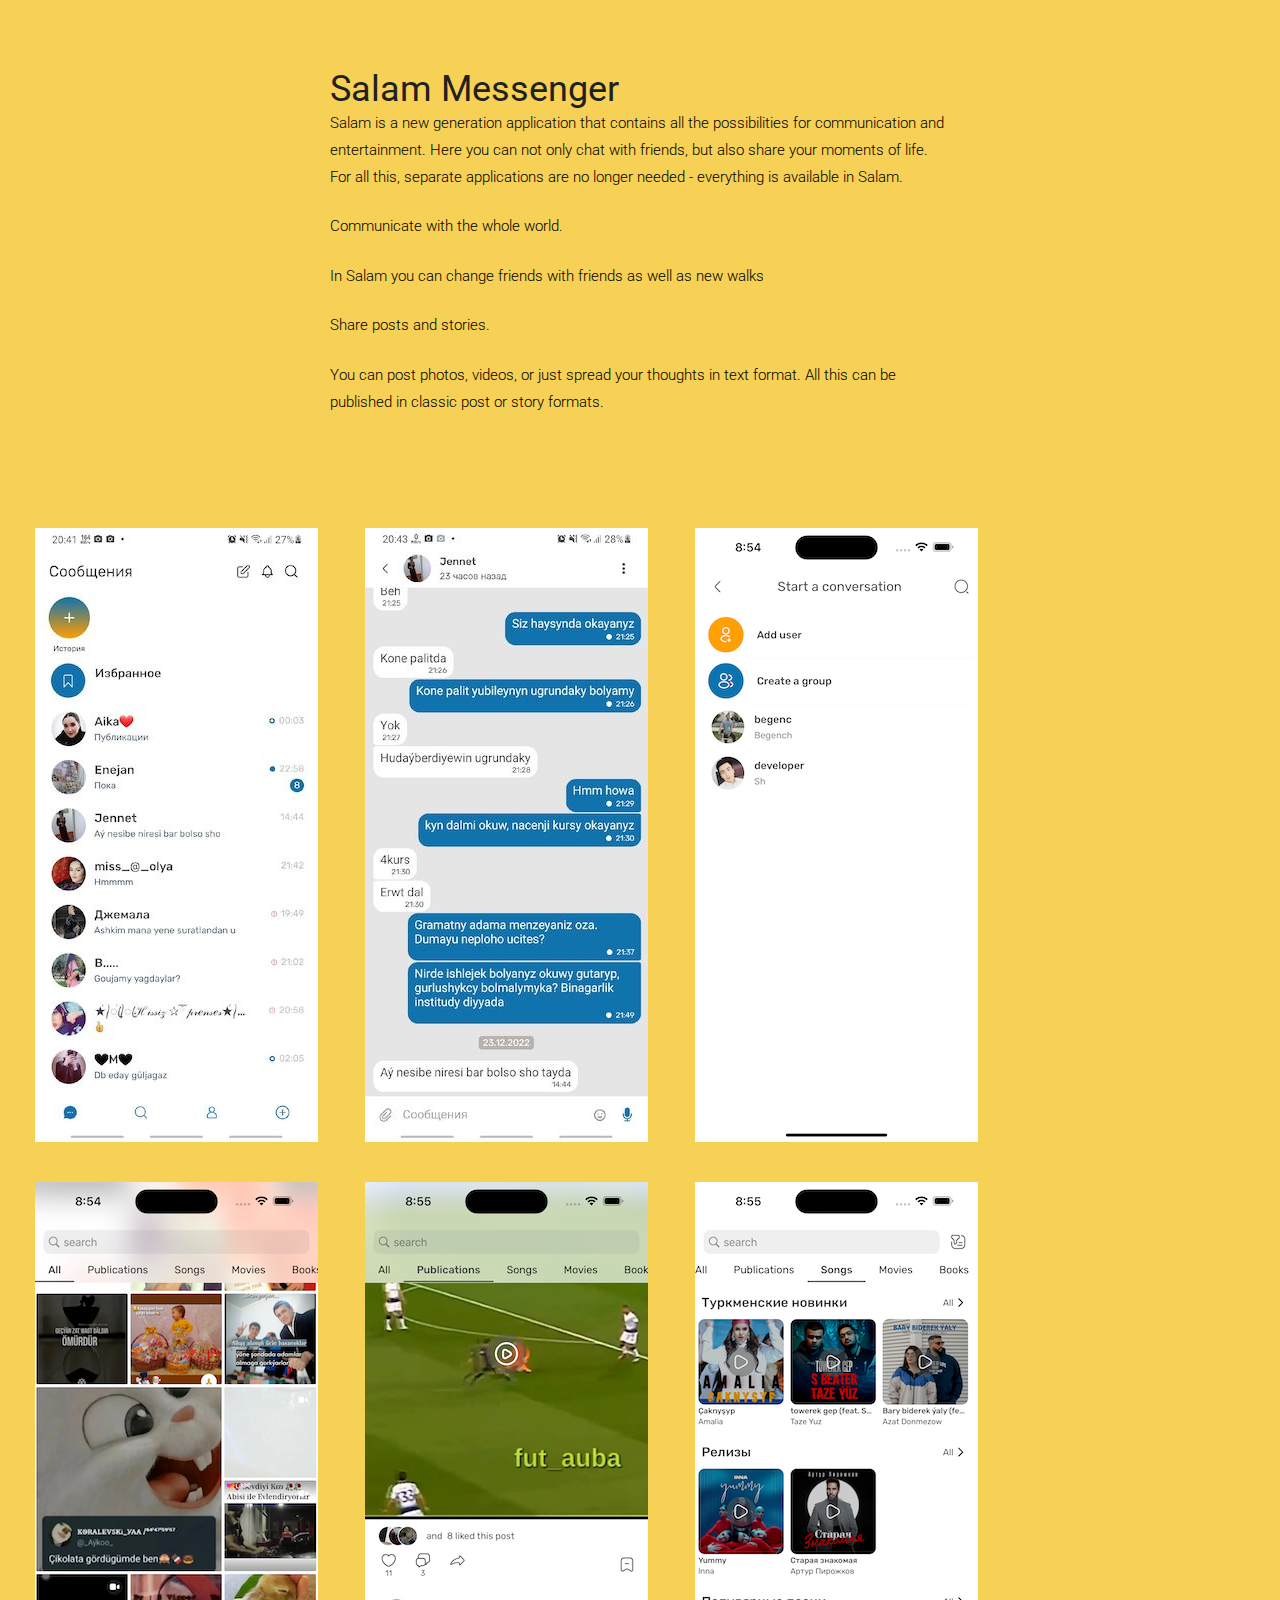
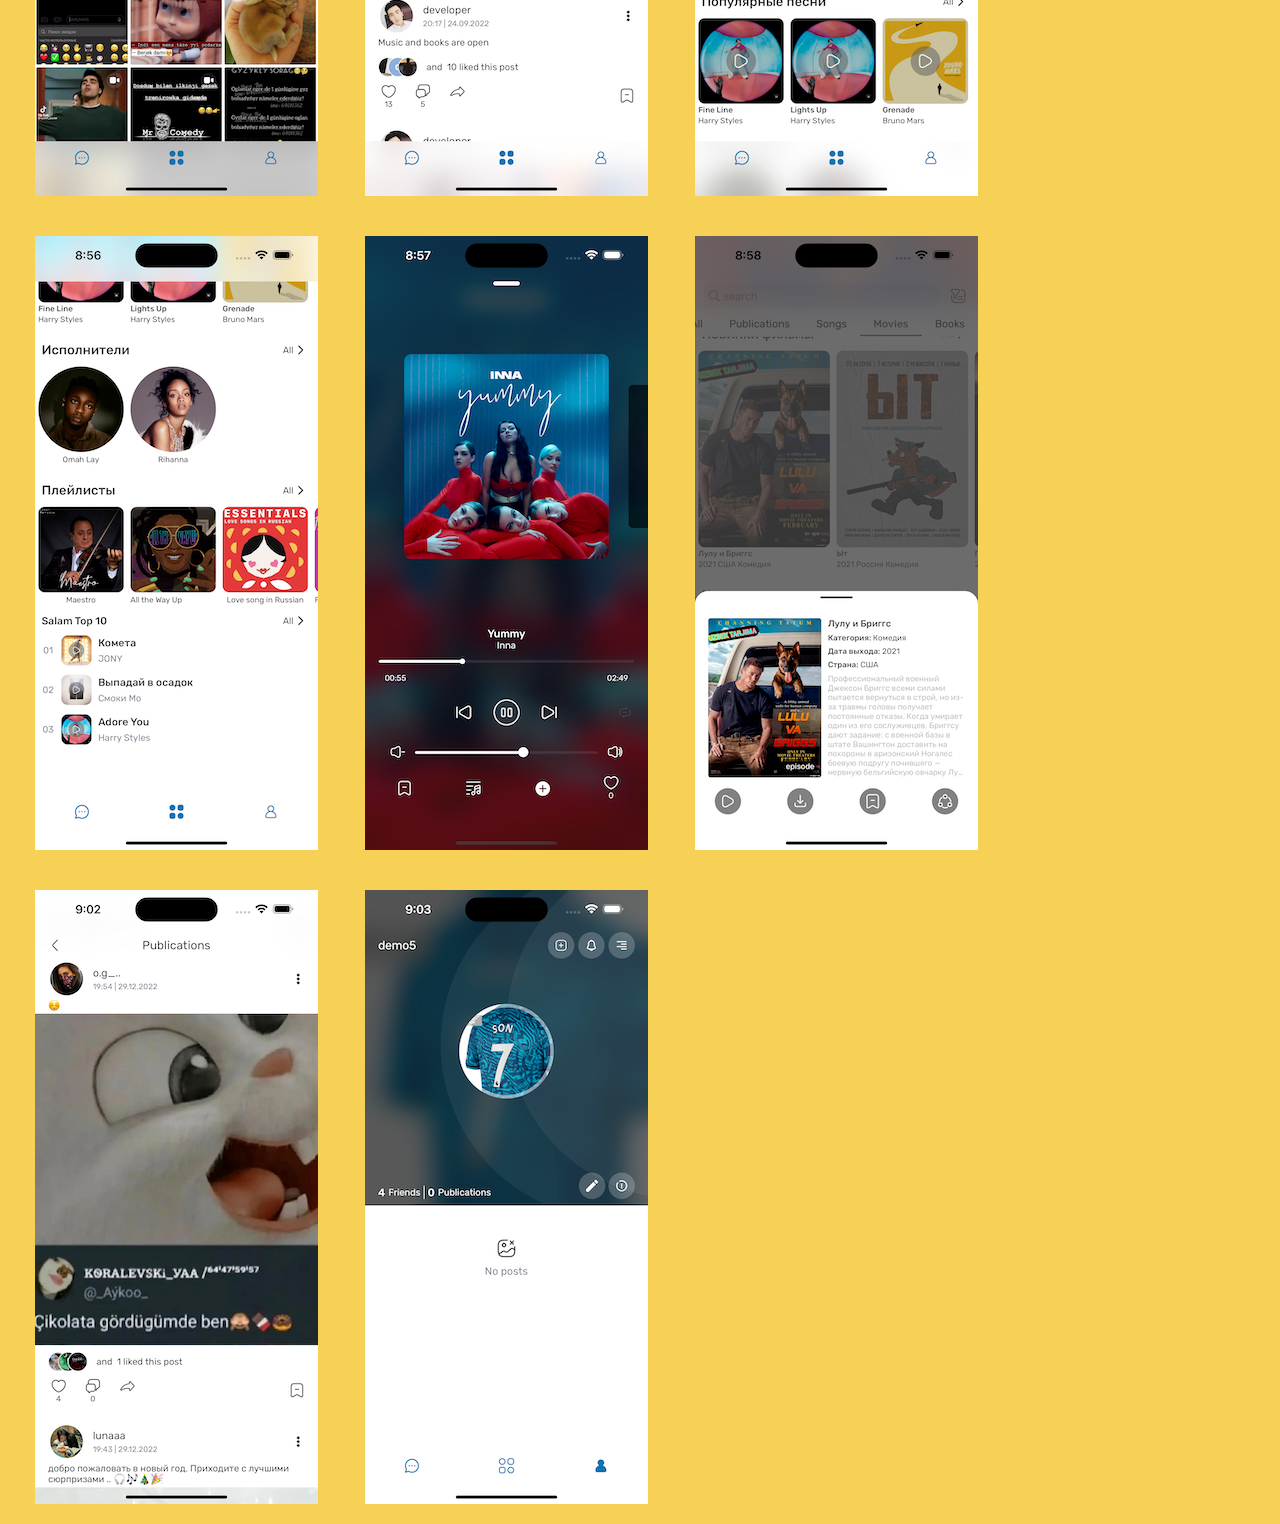
==== commit 61af4a33: "salam news added" ====
--- a/salam-messenger/single.html
+++ b/salam-messenger/single.html
@@ -68,21 +68,6 @@
 	</head>
 	<body>
 
-		<header id="fh5co-header" role="banner">
-			<div class="container text-center">
-				<div id="fh5co-logo">
-					<a href="index.html"><img src="images/messenger-logo.png" alt="Present Free HTML5 Bootstrap Template"></a>
-				</div>
-				<!-- <nav>
-					<ul>
-						<li><a href="about.html">About</a></li>
-						<li class="active"><a href="work.html">Work</a></li>
-						<li><a href="contact.html">Contact</a></li>
-						<li><a href="#">Instagram</a></li>
-					</ul>
-				</nav> -->
-			</div>
-		</header>
 		<!-- END #fh5co-header -->
 
 		<div class="page-content">
@@ -103,8 +88,8 @@
 				<p>
 				You can post photos, videos, or just spread your thoughts in text format. All this can be published in classic post or story formats.
 				</p>
-			<p><img src="images/img_large_1.jpg" alt="Free HTML5 by FreeHTML5.co"></p>
-			<!-- <p><img src="images/img_large_2.jpg" alt="Free HTML5 by FreeHTML5.co"></p>
+			<!--<p><img src="images/img_large_1.jpg" alt="Free HTML5 by FreeHTML5.co"></p>
+			<p><img src="images/img_large_2.jpg" alt="Free HTML5 by FreeHTML5.co"></p>
 			<p>Lorem ipsum dolor sit amet, consectetur adipisicing elit. Quasi saepe officia, consectetur praesentium minus reiciendis, accusamus consequuntur iusto ad illum quibusdam commodi facere tenetur. Culpa quia laborum quam, sint laboriosam delectus veniam, at molestiae magnam iusto similique dolorem ea doloremque!</p>
 			<p><img src="images/img_large_3.jpg" alt="Free HTML5 by FreeHTML5.co"></p>
 			<p>Lorem ipsum dolor sit amet, consectetur adipisicing elit. Quasi saepe officia, consectetur praesentium minus reiciendis, accusamus consequuntur iusto ad illum quibusdam commodi facere tenetur. Culpa quia laborum quam, sint laboriosam delectus veniam, at molestiae magnam iusto similique dolorem ea doloremque!</p>
